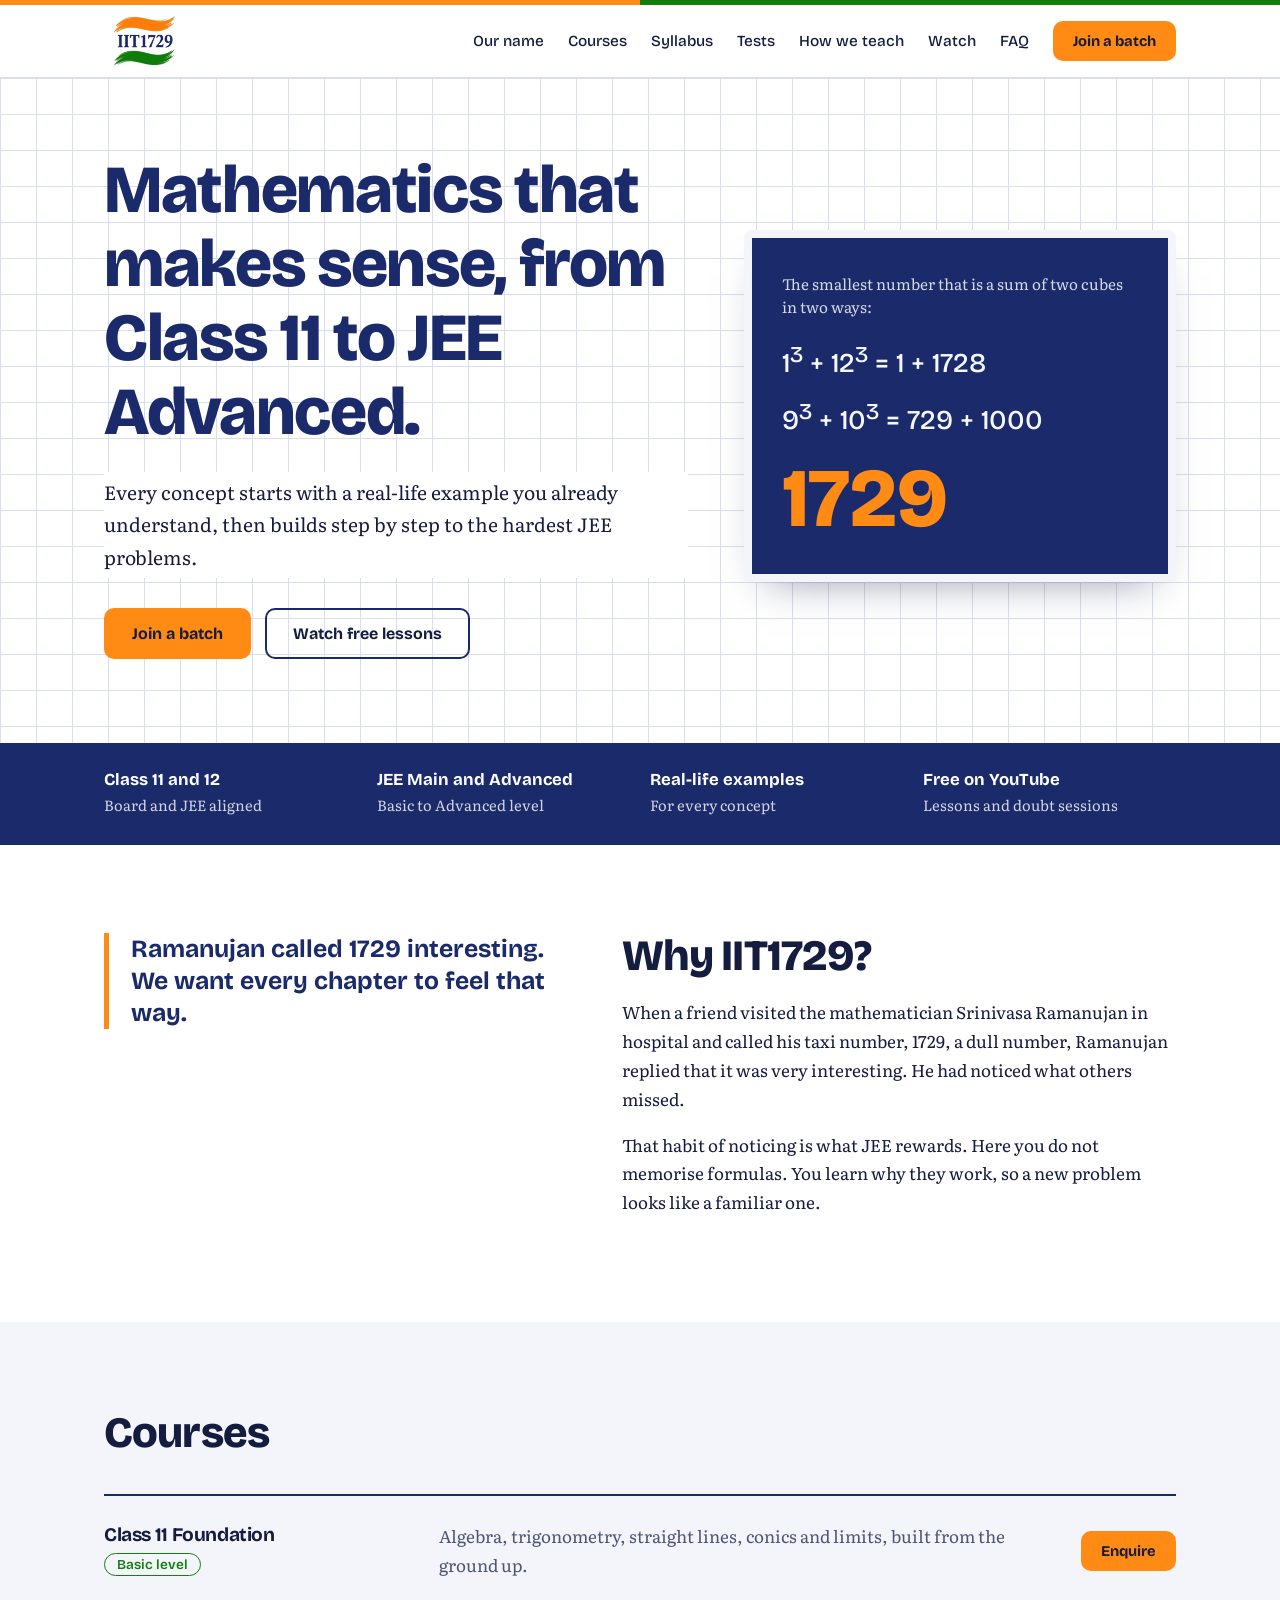
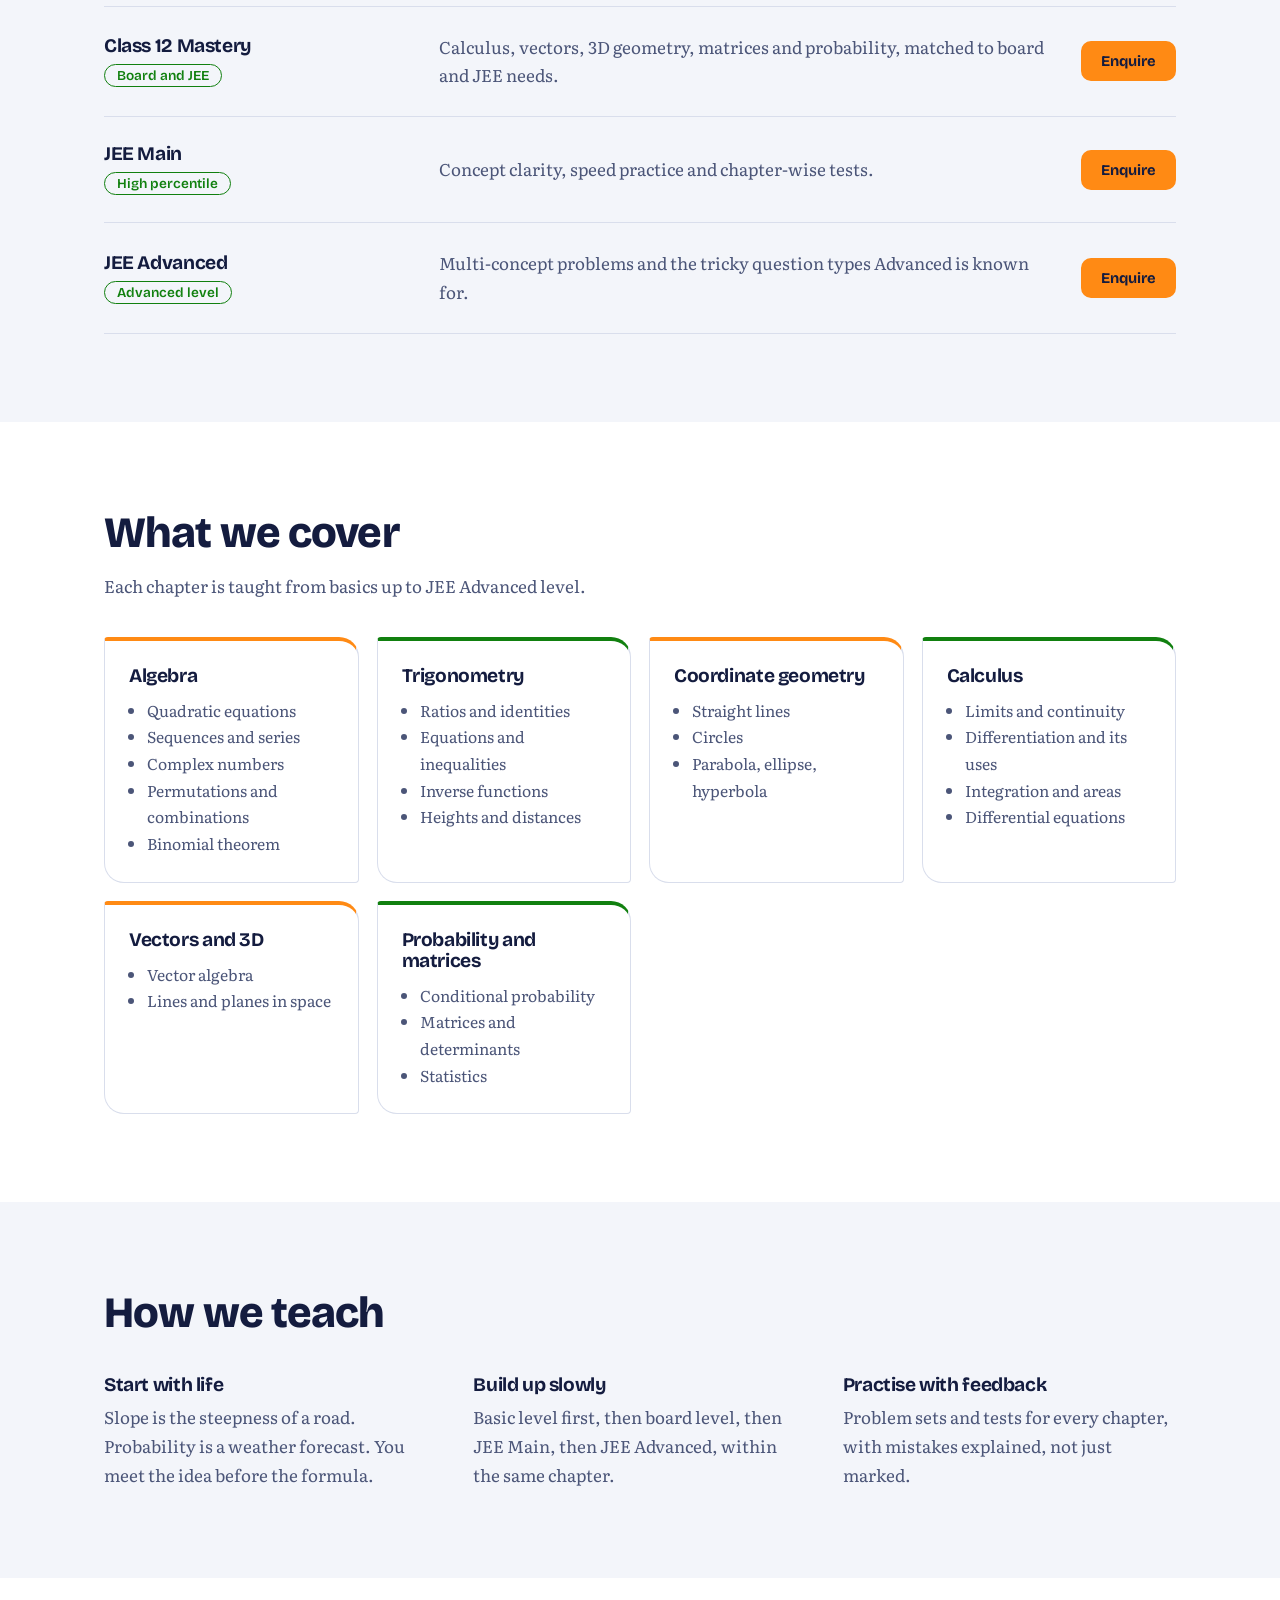
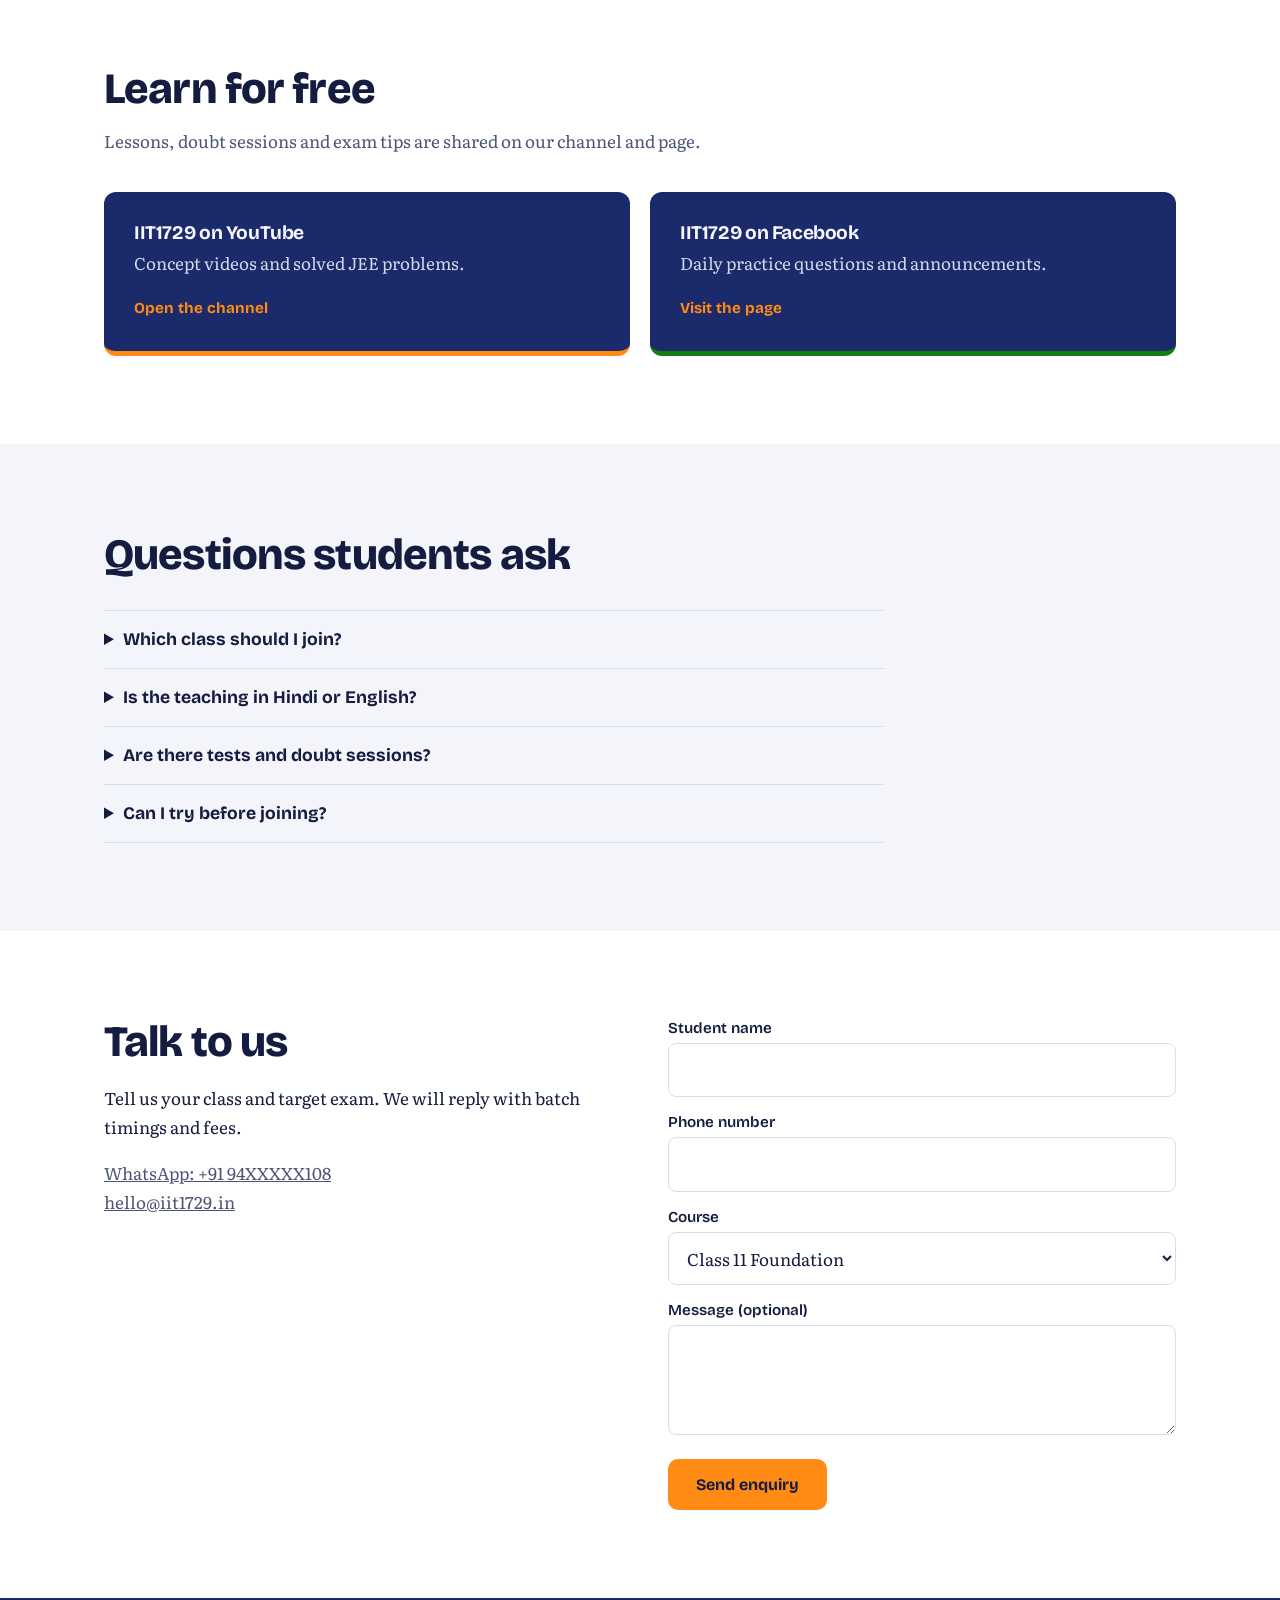
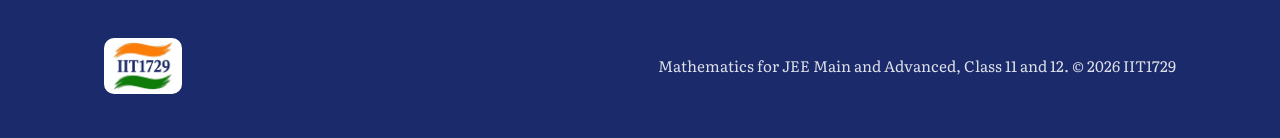
==== index.html @ 7c8fd8d6 "Update canonical and Open Graph URLs in index.html" ====
<!DOCTYPE html>
<html lang="en">
<head>
<meta charset="utf-8">
<meta name="viewport" content="width=device-width, initial-scale=1, viewport-fit=cover">
<title>IIT1729 | Mathematics for JEE Main & Advanced</title>
<meta name="description" content="Concept-first mathematics coaching for Class 11, Class 12, JEE Main and JEE Advanced.">
<link rel="canonical" href="https://iit1729.in/">
<meta name="theme-color" content="#1B2A6B">
<meta property="og:type" content="website"><meta property="og:title" content="IIT1729 | Mathematics for JEE Main & Advanced">
<meta property="og:description" content="Concept-first mathematics coaching for Class 11, Class 12, JEE Main and JEE Advanced.">
<meta property="og:url" content="https://iit1729.in/"><meta property="og:image" content="https://iit1729.in/og-image.png">
<meta name="twitter:card" content="summary_large_image">
<link rel="icon" href="favicon-32.png" sizes="32x32"><link rel="apple-touch-icon" href="icon-192.png">
<script type="application/ld+json">{"@context":"https://schema.org","@type":"EducationalOrganization","name":"IIT1729","url":"https://YOUR-DOMAIN/","logo":"https://YOUR-DOMAIN/logo.png","description":"Mathematics coaching for JEE Main, JEE Advanced and Class 11-12.","sameAs":["YOUTUBE_URL","FACEBOOK_URL"]}</script>
<link rel="preconnect" href="https://fonts.googleapis.com">
<link href="https://fonts.googleapis.com/css2?family=Bricolage+Grotesque:wght@500;700;800&family=Literata:wght@400;600&display=swap" rel="stylesheet">
<link rel="stylesheet" href="style.css">
</head>
<body>
<div class="flag"></div>
<header class="top"><div class="wrap bar">
  <a class="brand" href="#top" aria-label="IIT1729 home"><img src="logo.png" alt="IIT1729"></a>
  <button class="menu-btn" id="menuBtn" aria-expanded="false" aria-controls="nav">Menu</button>
  <nav id="nav" aria-label="Main"><a href="#story">Our name</a><a href="#courses">Courses</a><a href="#syllabus">Syllabus</a><a href="tests.html">Tests</a><a href="#method">How we teach</a><a href="#watch">Watch</a><a href="#faq">FAQ</a><a class="btn sm" href="#contact">Join a batch</a></nav>
</div></header>

<main id="top">
<section class="hero"><div class="wrap">
  <div>
    <h1>Mathematics that makes sense, from Class 11 to JEE Advanced.</h1>
    <p class="lead">Every concept starts with a real-life example you already understand, then builds step by step to the hardest JEE problems.</p>
    <div class="cta"><a class="btn" href="#contact">Join a batch</a><a class="btn ghost" href="#watch">Watch free lessons</a></div>
  </div>
  <div class="board" aria-label="1729 is the smallest number that is a sum of two cubes in two different ways">
    <small>The smallest number that is a sum of two cubes in two ways:</small>
    <div class="eq">1<sup>3</sup> + 12<sup>3</sup> = 1 + 1728</div>
    <div class="eq">9<sup>3</sup> + 10<sup>3</sup> = 729 + 1000</div>
    <div class="big">1729</div>
  </div>
</div></section>

<div class="facts"><div class="wrap">
  <div><b>Class 11 and 12</b><span>Board and JEE aligned</span></div>
  <div><b>JEE Main and Advanced</b><span>Basic to Advanced level</span></div>
  <div><b>Real-life examples</b><span>For every concept</span></div>
  <div><b>Free on YouTube</b><span>Lessons and doubt sessions</span></div>
</div></div>

<section id="story"><div class="wrap story">
  <p class="pull">Ramanujan called 1729 interesting. We want every chapter to feel that way.</p>
  <div>
    <h2>Why IIT1729?</h2>
    <p style="margin-top:18px">When a friend visited the mathematician Srinivasa Ramanujan in hospital and called his taxi number, 1729, a dull number, Ramanujan replied that it was very interesting. He had noticed what others missed.</p>
    <p>That habit of noticing is what JEE rewards. Here you do not memorise formulas. You learn why they work, so a new problem looks like a familiar one.</p>
  </div>
</div></section>

<section id="courses" class="alt"><div class="wrap">
  <h2>Courses</h2>
  <div class="courses">
    <div class="row"><div><h3>Class 11 Foundation</h3><span class="tag">Basic level</span></div><p class="muted">Algebra, trigonometry, straight lines, conics and limits, built from the ground up.</p><a class="btn sm" href="#contact">Enquire</a></div>
    <div class="row"><div><h3>Class 12 Mastery</h3><span class="tag">Board and JEE</span></div><p class="muted">Calculus, vectors, 3D geometry, matrices and probability, matched to board and JEE needs.</p><a class="btn sm" href="#contact">Enquire</a></div>
    <div class="row"><div><h3>JEE Main</h3><span class="tag">High percentile</span></div><p class="muted">Concept clarity, speed practice and chapter-wise tests.</p><a class="btn sm" href="#contact">Enquire</a></div>
    <div class="row"><div><h3>JEE Advanced</h3><span class="tag">Advanced level</span></div><p class="muted">Multi-concept problems and the tricky question types Advanced is known for.</p><a class="btn sm" href="#contact">Enquire</a></div>
  </div>
</div></section>

<section id="syllabus"><div class="wrap">
  <h2>What we cover</h2>
  <p class="muted sub">Each chapter is taught from basics up to JEE Advanced level.</p>
  <div class="topics">
    <div class="topic"><h3>Algebra</h3><ul><li>Quadratic equations</li><li>Sequences and series</li><li>Complex numbers</li><li>Permutations and combinations</li><li>Binomial theorem</li></ul></div>
    <div class="topic"><h3>Trigonometry</h3><ul><li>Ratios and identities</li><li>Equations and inequalities</li><li>Inverse functions</li><li>Heights and distances</li></ul></div>
    <div class="topic"><h3>Coordinate geometry</h3><ul><li>Straight lines</li><li>Circles</li><li>Parabola, ellipse, hyperbola</li></ul></div>
    <div class="topic"><h3>Calculus</h3><ul><li>Limits and continuity</li><li>Differentiation and its uses</li><li>Integration and areas</li><li>Differential equations</li></ul></div>
    <div class="topic"><h3>Vectors and 3D</h3><ul><li>Vector algebra</li><li>Lines and planes in space</li></ul></div>
    <div class="topic"><h3>Probability and matrices</h3><ul><li>Conditional probability</li><li>Matrices and determinants</li><li>Statistics</li></ul></div>
  </div>
</div></section>

<section id="method" class="alt"><div class="wrap">
  <h2>How we teach</h2>
  <div class="method">
    <div><h3>Start with life</h3><p>Slope is the steepness of a road. Probability is a weather forecast. You meet the idea before the formula.</p></div>
    <div><h3>Build up slowly</h3><p>Basic level first, then board level, then JEE Main, then JEE Advanced, within the same chapter.</p></div>
    <div><h3>Practise with feedback</h3><p>Problem sets and tests for every chapter, with mistakes explained, not just marked.</p></div>
  </div>
</div></section>

<section id="watch"><div class="wrap">
  <h2>Learn for free</h2>
  <p class="muted sub">Lessons, doubt sessions and exam tips are shared on our channel and page.</p>
  <div class="social">
    <a href="https://www.youtube.com/@iit1729" target="_blank" rel="noopener"><h3>IIT1729 on YouTube</h3><p>Concept videos and solved JEE problems.</p><span>Open the channel</span></a>
    <a href="https://www.facebook.com/iit1729" target="_blank" rel="noopener"><h3>IIT1729 on Facebook</h3><p>Daily practice questions and announcements.</p><span>Visit the page</span></a>
  </div>
</div></section>

<section id="faq" class="alt"><div class="wrap">
  <h2>Questions students ask</h2>
  <div class="faq">
    <details><summary>Which class should I join?</summary><p>Class 11 students start with Foundation. Class 12 students and droppers join Mastery or the JEE batches. If you are unsure, send an enquiry and we will guide you.</p></details>
    <details><summary>Is the teaching in Hindi or English?</summary><p>Tell us your preference in the enquiry form and we will share the batch that suits you.</p></details>
    <details><summary>Are there tests and doubt sessions?</summary><p>Yes. Every chapter has a problem set and a test, and doubts are cleared in regular sessions.</p></details>
    <details><summary>Can I try before joining?</summary><p>Our free lessons on YouTube show exactly how we teach.</p></details>
  </div>
</div></section>

<section id="contact"><div class="wrap contact">
  <div>
    <h2>Talk to us</h2>
    <p style="margin-top:18px">Tell us your class and target exam. We will reply with batch timings and fees.</p>
    <p class="muted"><a href="https://wa.me/91-9XXXXX108">WhatsApp: +91 94XXXXX108</a><br><a href="mailto:hello@iit1729.in">hello@iit1729.in</a></p>
  </div>
  <div>
    <form name="enquiry" method="POST" action="/thanks.html" data-netlify="true" netlify-honeypot="bot-field">
      <input type="hidden" name="form-name" value="enquiry">
      <p hidden><label>Leave empty <input name="bot-field"></label></p>
      <label for="n">Student name</label><input id="n" name="name" autocomplete="name" required>
      <label for="p">Phone number</label><input id="p" name="phone" type="tel" autocomplete="tel" required>
      <label for="c">Course</label>
      <select id="c" name="course"><option>Class 11 Foundation</option><option>Class 12 Mastery</option><option>JEE Main</option><option>JEE Advanced</option></select>
      <label for="m">Message (optional)</label><textarea id="m" name="message"></textarea>
      <button class="btn" type="submit">Send enquiry</button>
    </form>
  </div>
</div></section>
</main>

<footer><div class="wrap"><img src="logo.png" alt="IIT1729"><p>Mathematics for JEE Main and Advanced, Class 11 and 12. &copy; <span id="year">2026</span> IIT1729</p></div></footer>
<script src="script.js"></script>
</body>
</html>
---- style.css ----
:root{
  --bg:#FFFFFF;--alt:#F3F5FA;--ink:#141C3F;--muted:#4B5578;--line:#D9DEEC;
  --navy:#1B2A6B;--saffron:#FF8A14;--green:#11800F;--panel:#1B2A6B;--chalk:#F5F7FF;
  --head:"Bricolage Grotesque","Trebuchet MS",system-ui,sans-serif;--body:"Literata",Georgia,serif;
  box-sizing:border-box;padding-top:env(safe-area-inset-top,0px);padding-bottom:env(safe-area-inset-bottom,0px)}
@media (prefers-color-scheme:dark){:root:not([data-theme="light"]){
  --bg:#0A1024;--alt:#111A38;--ink:#E9EDFB;--muted:#A3AED0;--line:#243158;--panel:#16224D;--green:#3BBF38;color-scheme:dark}}
:root[data-theme="dark"]{--bg:#0A1024;--alt:#111A38;--ink:#E9EDFB;--muted:#A3AED0;--line:#243158;--panel:#16224D;--green:#3BBF38;color-scheme:dark}
*,*::before,*::after{box-sizing:inherit}
html{scroll-behavior:smooth;scroll-padding-top:calc(env(safe-area-inset-top,0px) + 84px)}
body{margin:0;background:var(--bg);color:var(--ink);font:400 1.0625rem/1.7 var(--body)}
body::before{content:"";position:fixed;inset:0 0 auto;height:env(safe-area-inset-top,0px);background:var(--bg);z-index:30}
h1,h2,h3{font-family:var(--head);line-height:1.1;margin:0;letter-spacing:-.02em}
h2{font-size:clamp(1.9rem,4vw,2.7rem);font-weight:800}
h3{font-size:1.2rem;font-weight:700}
p{margin:0 0 1em;max-width:62ch}
a{color:inherit}
:focus-visible{outline:3px solid var(--saffron);outline-offset:3px}
.wrap{max-width:1120px;margin:0 auto;padding:0 24px}
section{padding:88px 0}
.alt{background:var(--alt)}
.muted{color:var(--muted)}
.sub{margin-top:14px}
.flag{height:5px;background:linear-gradient(90deg,var(--saffron) 0 50%,var(--green) 50% 100%)}

header.top{position:sticky;top:env(safe-area-inset-top,0px);z-index:20;background:var(--bg);border-bottom:1px solid var(--line)}
.bar{display:flex;align-items:center;justify-content:space-between;gap:20px;height:72px}
.brand{display:flex;align-items:center;text-decoration:none;background:#fff;border-radius:10px;padding:2px 8px}
.brand img{height:52px;width:auto;display:block}
nav{display:flex;align-items:center;gap:24px;font:500 .96rem var(--head)}
nav a{text-decoration:none;white-space:nowrap}
nav a:not(.btn):hover{color:var(--saffron)}
.menu-btn{display:none;background:transparent;color:var(--ink);font:600 .95rem var(--head);border:1.5px solid var(--line);border-radius:8px;padding:8px 16px;cursor:pointer}
.btn{display:inline-block;background:var(--saffron);color:#141C3F;font:700 1rem var(--head);padding:14px 26px;border-radius:10px;text-decoration:none;border:2px solid var(--saffron);cursor:pointer}
.btn:hover{filter:brightness(1.07)}
.btn.sm{padding:9px 18px;font-size:.92rem}
.btn.ghost{background:transparent;color:var(--ink);border-color:var(--navy)}
:root[data-theme="dark"] .btn.ghost{border-color:var(--line)}
@media (prefers-color-scheme:dark){:root:not([data-theme="light"]) .btn.ghost{border-color:var(--line)}}

.hero{padding:76px 0 84px;background:linear-gradient(var(--line) 1px,transparent 1px) 0 0/36px 36px,linear-gradient(90deg,var(--line) 1px,transparent 1px) 0 0/36px 36px;position:relative}
.hero .wrap{display:grid;grid-template-columns:1.15fr .85fr;gap:56px;align-items:center}
.hero h1{font-size:clamp(2.5rem,5.6vw,4.2rem);font-weight:800;color:var(--navy)}
:root[data-theme="dark"] .hero h1{color:var(--ink)}
@media (prefers-color-scheme:dark){:root:not([data-theme="light"]) .hero h1{color:var(--ink)}}
.hero .lead{font-size:1.2rem;margin:22px 0 30px;background:var(--bg);padding:4px 0;max-width:54ch}
.cta{display:flex;flex-wrap:wrap;gap:14px}
.board{background:var(--panel);color:var(--chalk);border-radius:8px;padding:34px 30px;border:8px solid var(--alt);font-family:var(--head);box-shadow:0 20px 40px -24px rgba(20,28,63,.5)}
.board small{display:block;font:400 .95rem var(--body);opacity:.85;margin-bottom:18px}
.eq{font-size:clamp(1.25rem,2.8vw,1.7rem);font-weight:500;margin:6px 0;opacity:0;animation:chalk .7s ease forwards}
.eq:nth-of-type(2){animation-delay:.8s}
.big{font-size:clamp(3.4rem,9vw,5.2rem);font-weight:800;color:var(--saffron);line-height:1;margin-top:14px;opacity:0;animation:chalk .7s 1.5s ease forwards}
@keyframes chalk{to{opacity:1}}
@media (prefers-reduced-motion:reduce){.eq,.big{animation:none;opacity:1}html{scroll-behavior:auto}}

.facts{background:var(--navy);color:#fff}
.facts .wrap{display:grid;grid-template-columns:repeat(4,1fr);gap:20px;padding-top:26px;padding-bottom:26px}
.facts b{display:block;font:700 1.05rem var(--head)}
.facts span{font-size:.92rem;opacity:.8}

.story{display:grid;grid-template-columns:1fr 1.2fr;gap:56px;align-items:start}
.pull{font:700 1.55rem/1.3 var(--head);border-left:5px solid var(--saffron);padding-left:22px;color:var(--navy)}
:root[data-theme="dark"] .pull{color:var(--ink)}
@media (prefers-color-scheme:dark){:root:not([data-theme="light"]) .pull{color:var(--ink)}}

.courses{border-top:2px solid var(--navy);margin-top:36px}
.row{display:grid;grid-template-columns:1fr 2fr auto;gap:28px;align-items:center;padding:26px 0;border-bottom:1px solid var(--line)}
.row p{margin:0}
.tag{display:inline-block;margin-top:8px;font:600 .85rem var(--head);color:var(--green);border:1px solid var(--green);border-radius:99px;padding:2px 12px}

.topics{display:grid;grid-template-columns:repeat(auto-fit,minmax(250px,1fr));gap:18px;margin-top:36px}
.topic{background:var(--bg);border:1px solid var(--line);border-top:4px solid var(--saffron);padding:24px;border-radius:4px 20px 4px 20px}
.topic:nth-child(even){border-top-color:var(--green)}
.topic ul{margin:12px 0 0;padding-left:18px;color:var(--muted);font-size:.98rem;line-height:1.7}

.method{display:grid;grid-template-columns:repeat(auto-fit,minmax(230px,1fr));gap:36px;margin-top:36px}
.method h3{margin-bottom:8px}
.method p{color:var(--muted);margin:0}

.social{display:grid;grid-template-columns:1fr 1fr;gap:20px;margin-top:36px}
.social a{display:block;text-decoration:none;background:var(--panel);color:var(--chalk);padding:30px;border-radius:12px;border-bottom:5px solid var(--saffron)}
.social a:last-child{border-bottom-color:var(--green)}
.social p{margin:6px 0 14px;opacity:.85}
.social span{color:var(--saffron);font:700 .95rem var(--head)}

.faq{margin-top:30px;border-top:1px solid var(--line);max-width:780px}
details{border-bottom:1px solid var(--line);padding:18px 0}
summary{font:700 1.1rem var(--head);cursor:pointer}
details p{margin:10px 0 0;color:var(--muted)}

.contact{display:grid;grid-template-columns:1fr 1fr;gap:56px}
label{display:block;font:600 .95rem var(--head);margin:0 0 6px}
input,select,textarea{width:100%;font:inherit;padding:12px 14px;border:1.5px solid var(--line);border-radius:8px;background:var(--bg);color:var(--ink);margin-bottom:16px}
textarea{min-height:110px;resize:vertical}
.ok{display:none;padding:14px;border:2px solid var(--green);border-radius:8px;font:600 1rem var(--head)}
footer{background:var(--navy);color:#fff;padding:40px 0 44px}
footer .wrap{display:flex;flex-wrap:wrap;align-items:center;justify-content:space-between;gap:18px}
footer img{height:56px;background:#fff;border-radius:10px;padding:3px 8px;display:block}
footer p{margin:0;opacity:.85;font-size:.95rem}

@media (max-width:860px){
  section{padding:60px 0}
  .hero .wrap,.story,.contact,.social{grid-template-columns:1fr}
  .row{grid-template-columns:1fr;gap:10px}
  .row .btn{justify-self:start}
  .facts .wrap{grid-template-columns:1fr 1fr}
  .menu-btn{display:block}
  nav{display:none;position:absolute;top:100%;left:0;right:0;flex-direction:column;align-items:flex-start;gap:16px;background:var(--bg);padding:18px 24px 22px;border-bottom:1px solid var(--line)}
  nav.open{display:flex}
}
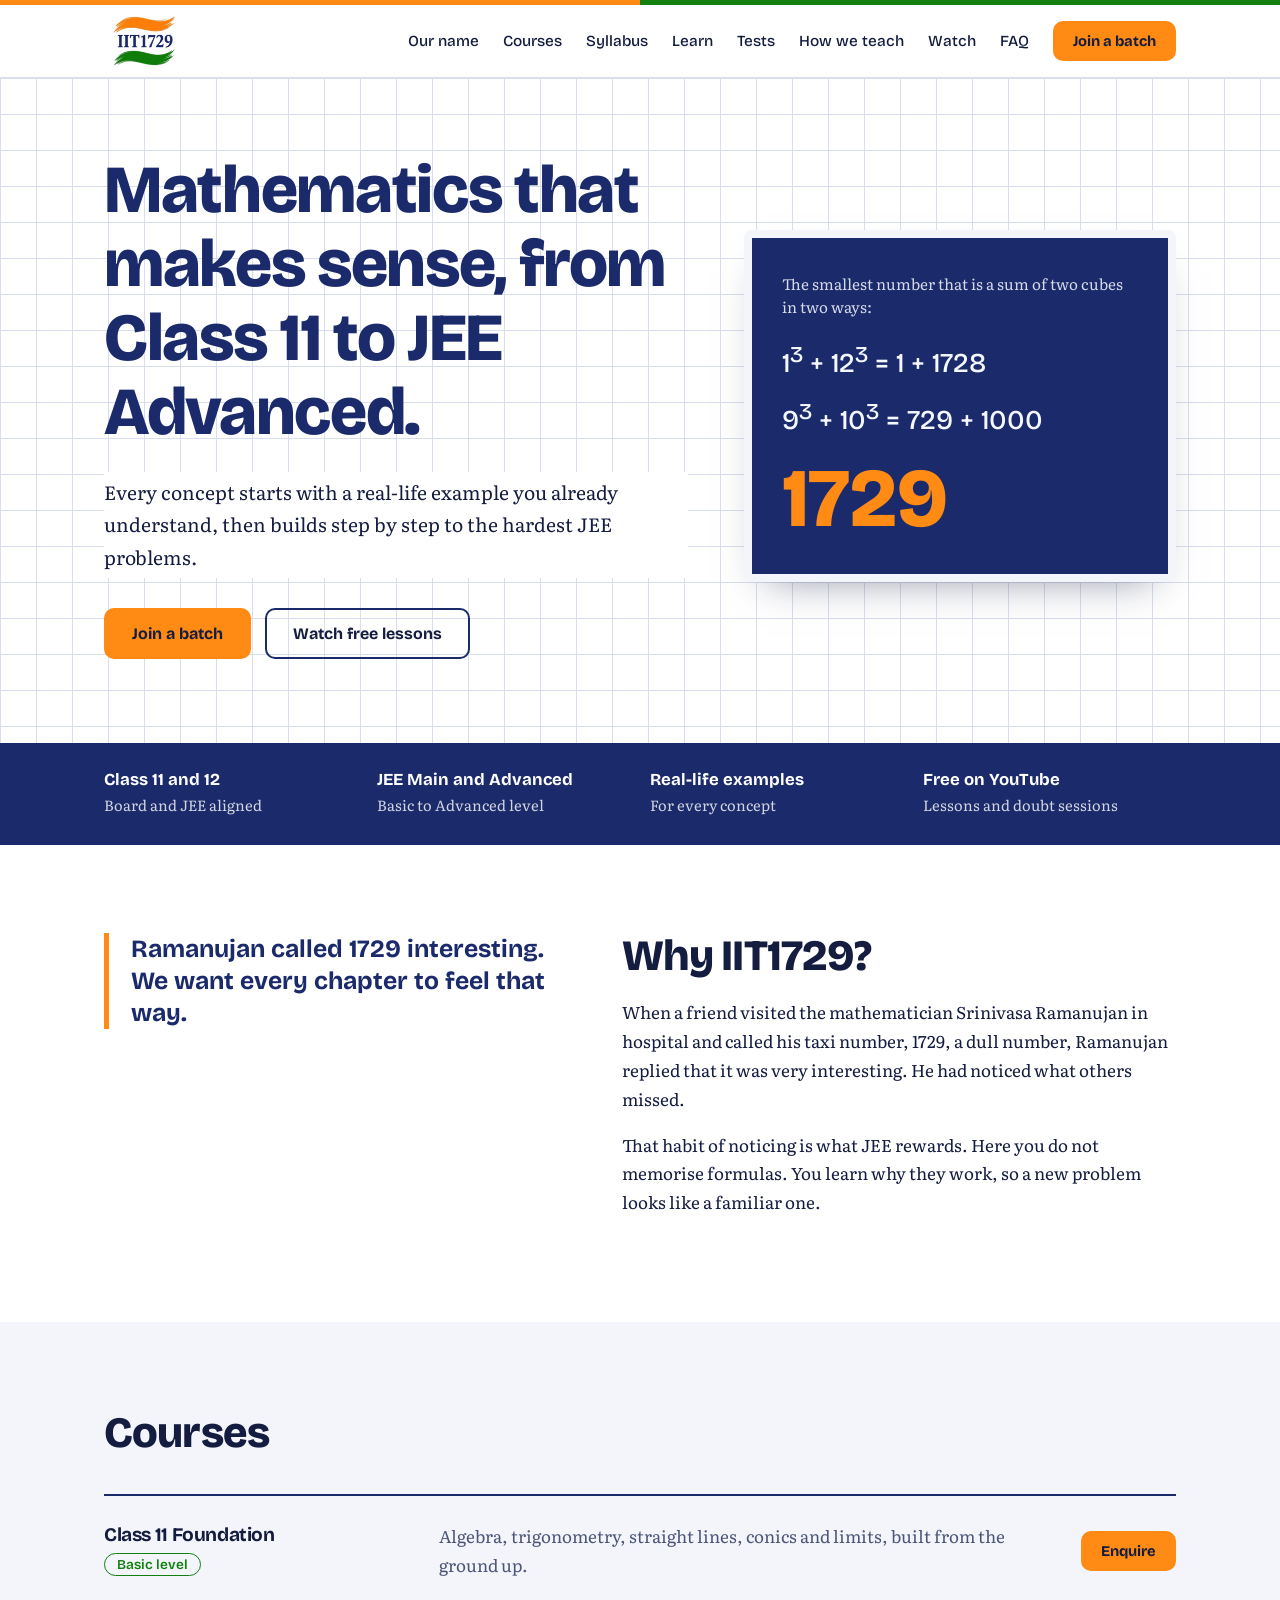
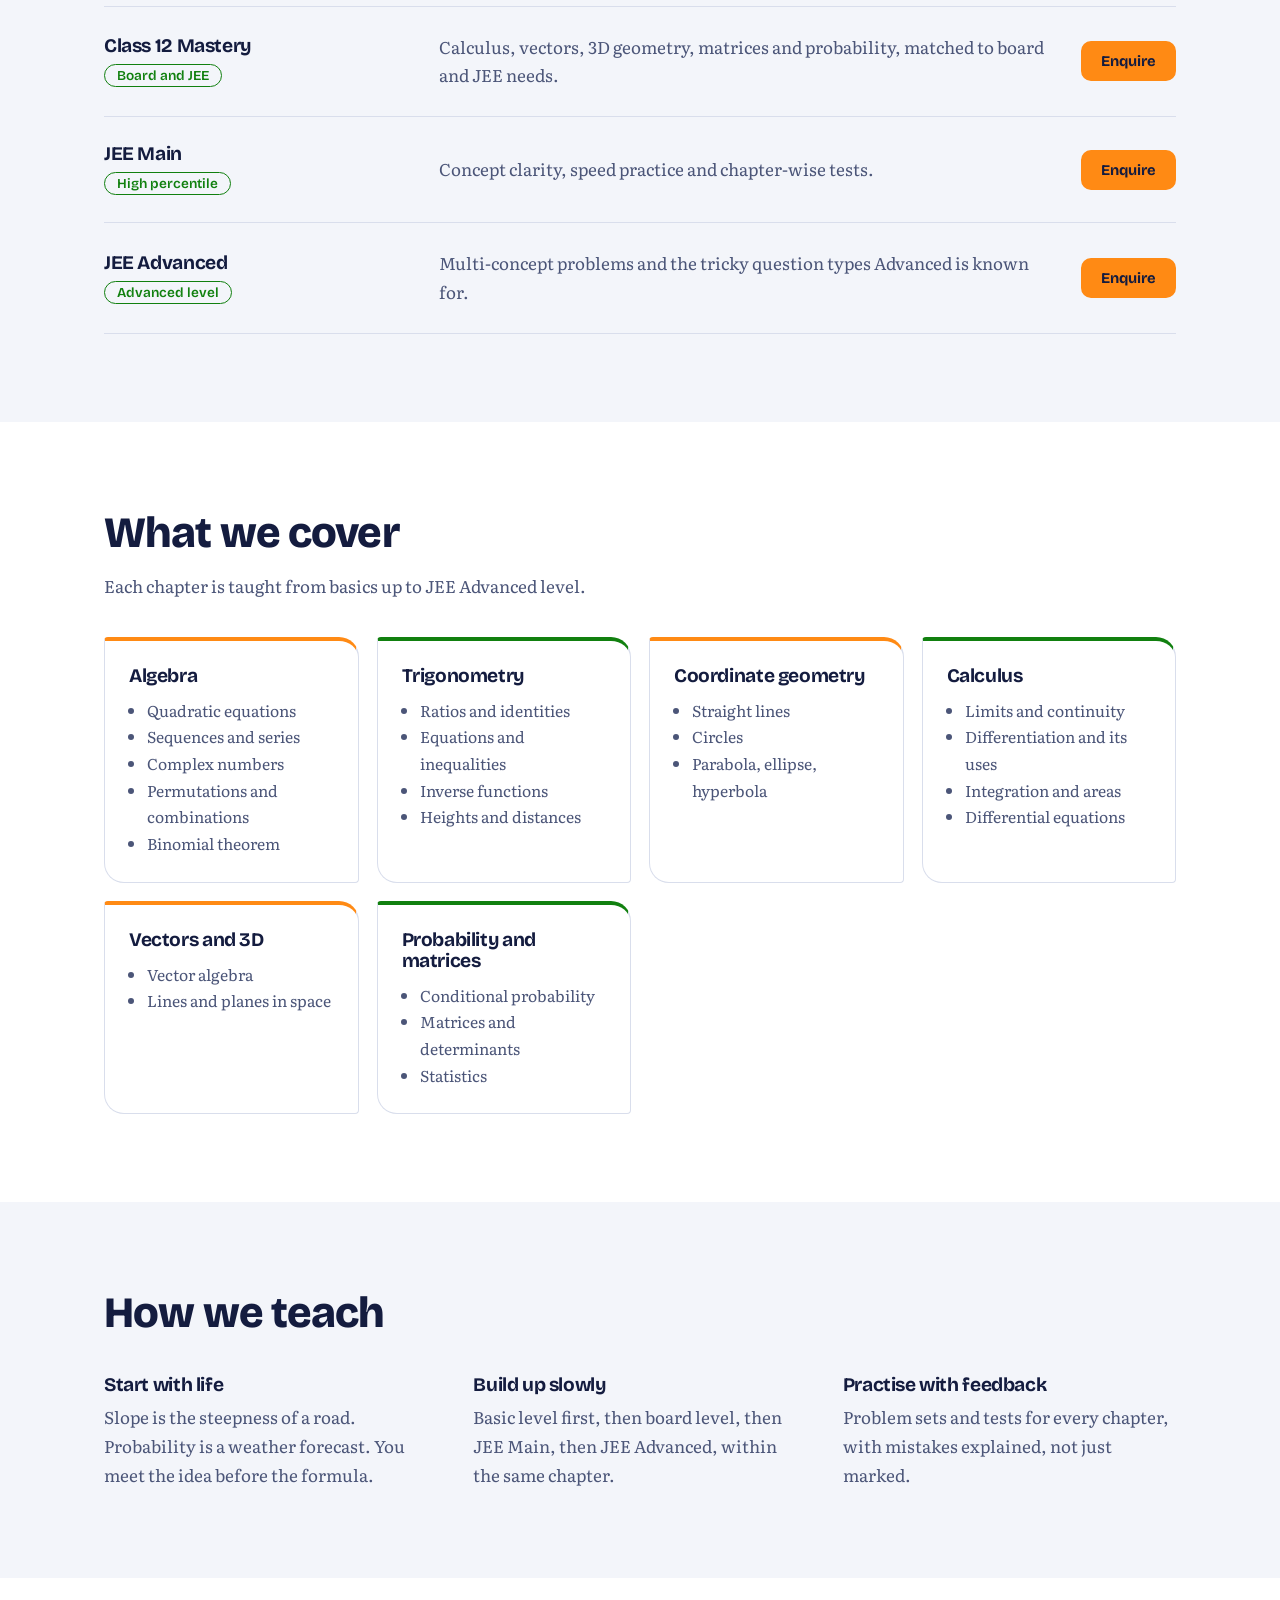
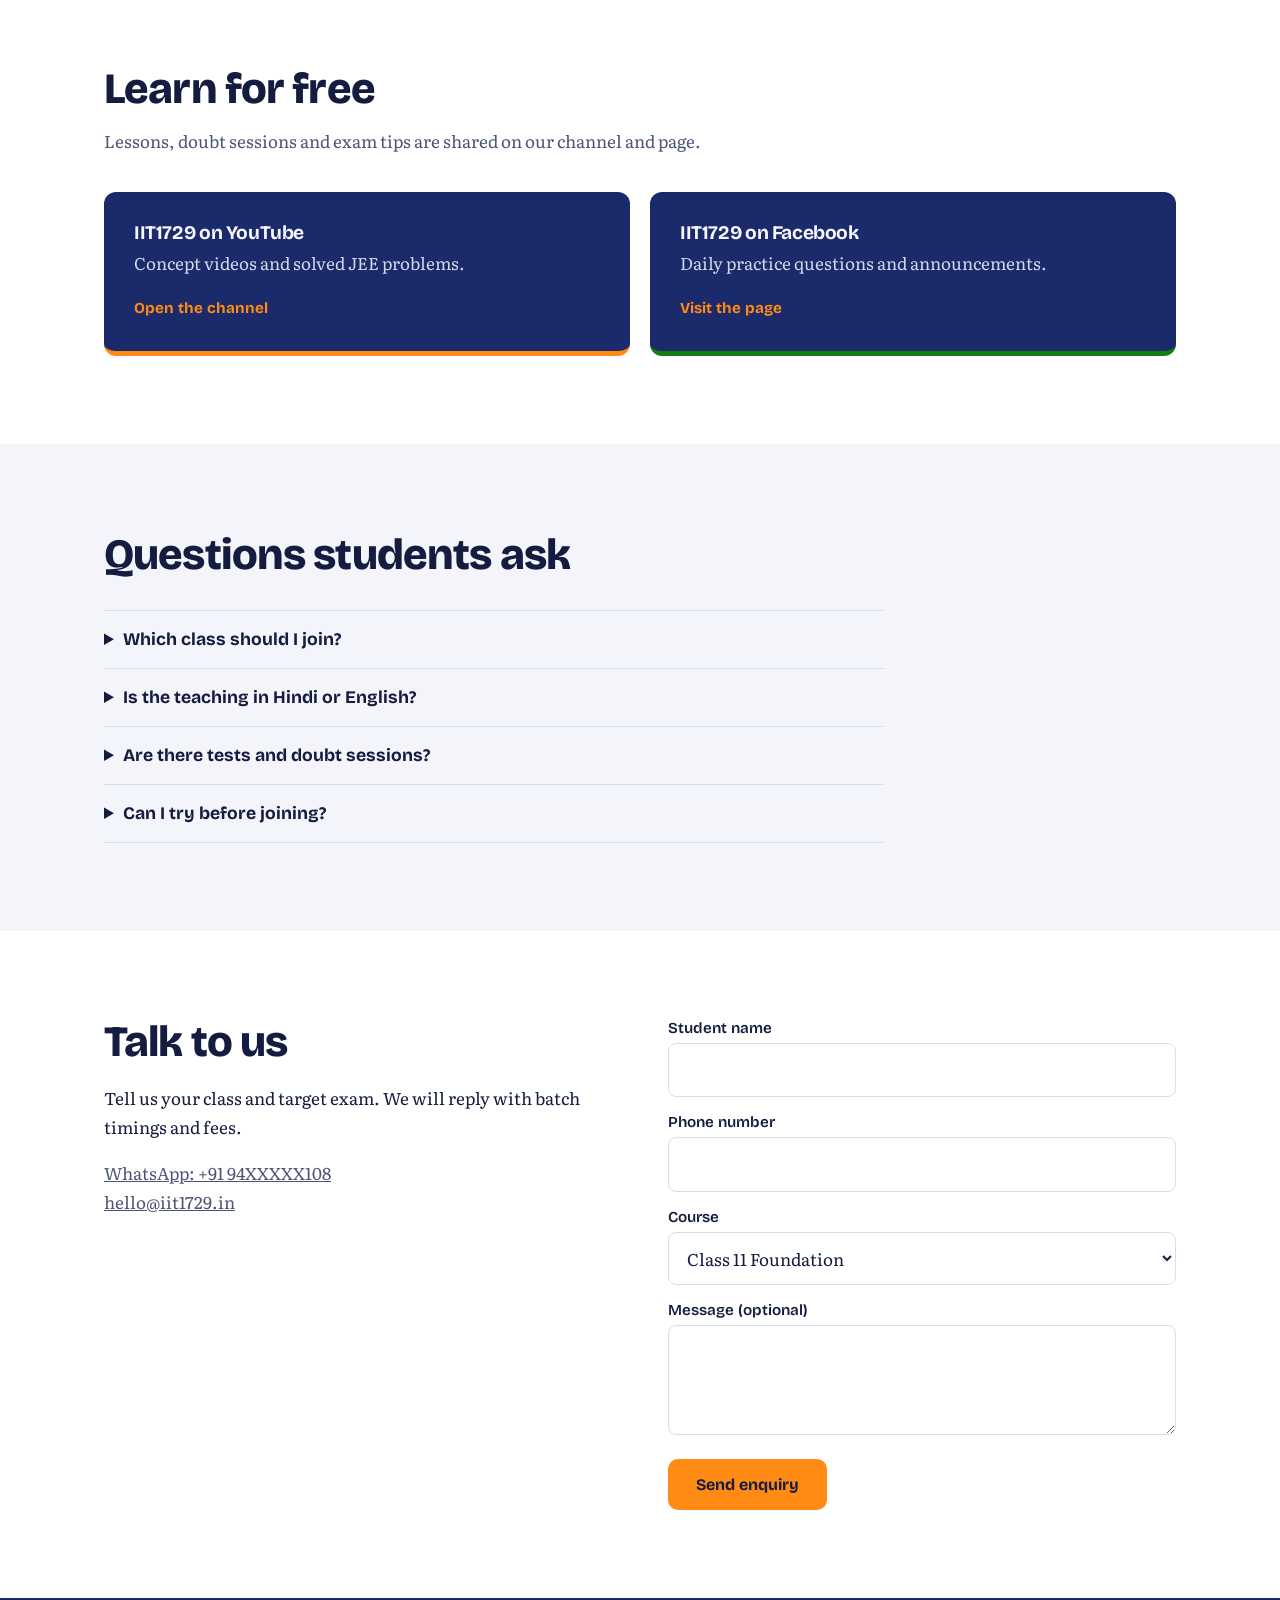
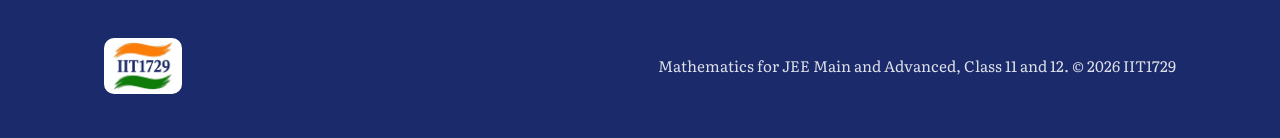
==== commit 1ef382f4: "Update navigation links in index.html" ====
--- a/index.html
+++ b/index.html
@@ -22,7 +22,7 @@
 <header class="top"><div class="wrap bar">
   <a class="brand" href="#top" aria-label="IIT1729 home"><img src="logo.png" alt="IIT1729"></a>
   <button class="menu-btn" id="menuBtn" aria-expanded="false" aria-controls="nav">Menu</button>
-  <nav id="nav" aria-label="Main"><a href="#story">Our name</a><a href="#courses">Courses</a><a href="#syllabus">Syllabus</a><a href="tests.html">Tests</a><a href="#method">How we teach</a><a href="#watch">Watch</a><a href="#faq">FAQ</a><a class="btn sm" href="#contact">Join a batch</a></nav>
+  <nav id="nav" aria-label="Main"><a href="#story">Our name</a><a href="#courses">Courses</a><a href="#syllabus">Syllabus</a><a href="learn.html">Learn</a><a href="tests.html">Tests</a><a href="#method">How we teach</a><a href="#watch">Watch</a><a href="#faq">FAQ</a><a class="btn sm" href="#contact">Join a batch</a></nav>
 </div></header>
 
 <main id="top">
@@ -114,11 +114,11 @@
     <p class="muted"><a href="https://wa.me/91-9XXXXX108">WhatsApp: +91 94XXXXX108</a><br><a href="mailto:hello@iit1729.in">hello@iit1729.in</a></p>
   </div>
   <div>
-    <form name="enquiry" method="POST" action="/thanks.html" data-netlify="true" netlify-honeypot="bot-field">
-      <input type="hidden" name="form-name" value="enquiry">
-      <p hidden><label>Leave empty <input name="bot-field"></label></p>
+     <form name="enquiry" method="POST" action=" https://script.google.com/macros/s/AKfycbyCpH-KitrDa6eTCSdERliB6nuw0RMLHdMDxTlfdlCoGx4qX-52k3vZqofdv4uhQfs/exec">
+     <input type="text" name="_gotcha" style="display:none" tabindex="-1" autocomplete="off">
+      
       <label for="n">Student name</label><input id="n" name="name" autocomplete="name" required>
-      <label for="p">Phone number</label><input id="p" name="phone" type="tel" autocomplete="tel" required>
+      <label for="p">Phone number</label><input id="p" name="phone" type="tel" autocomplete="tel" pattern="[0-9]{10}" maxlength="10" title="Please enter a 10-digit phone number" required>
       <label for="c">Course</label>
       <select id="c" name="course"><option>Class 11 Foundation</option><option>Class 12 Mastery</option><option>JEE Main</option><option>JEE Advanced</option></select>
       <label for="m">Message (optional)</label><textarea id="m" name="message"></textarea>
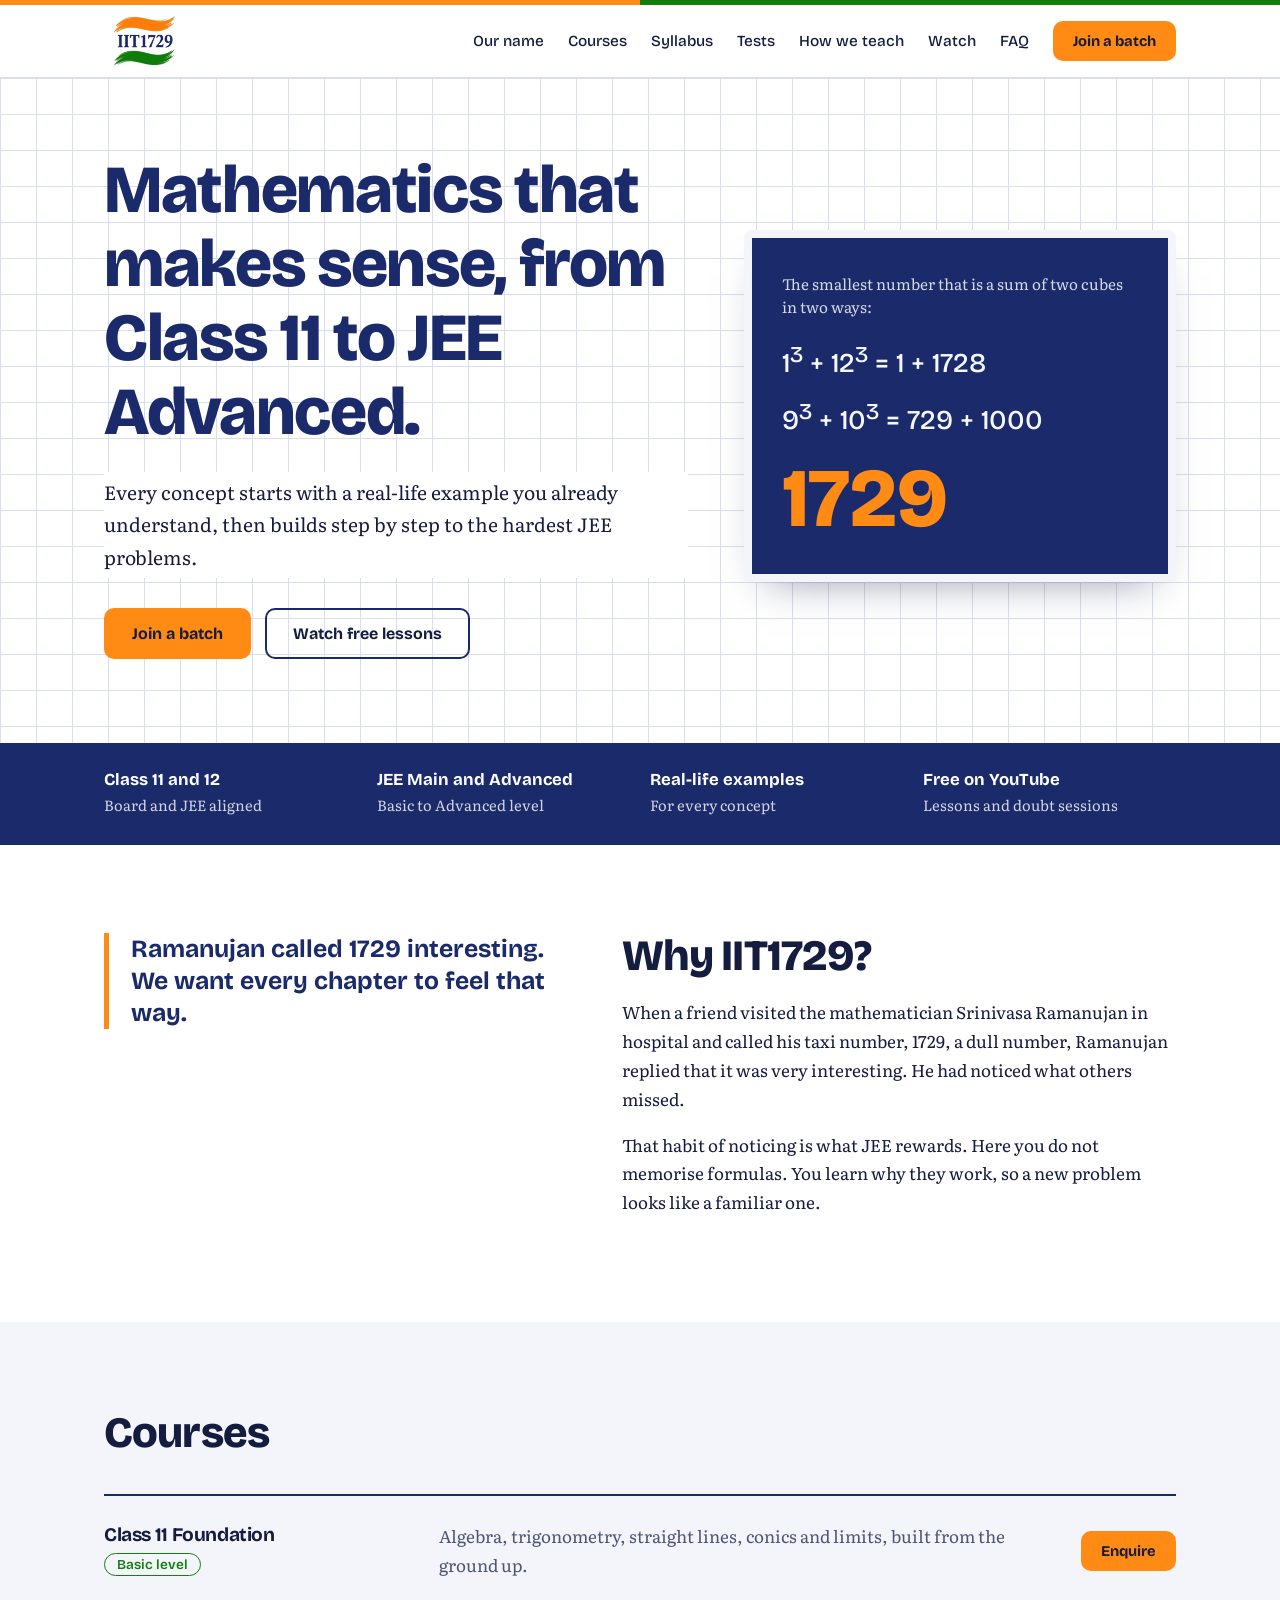
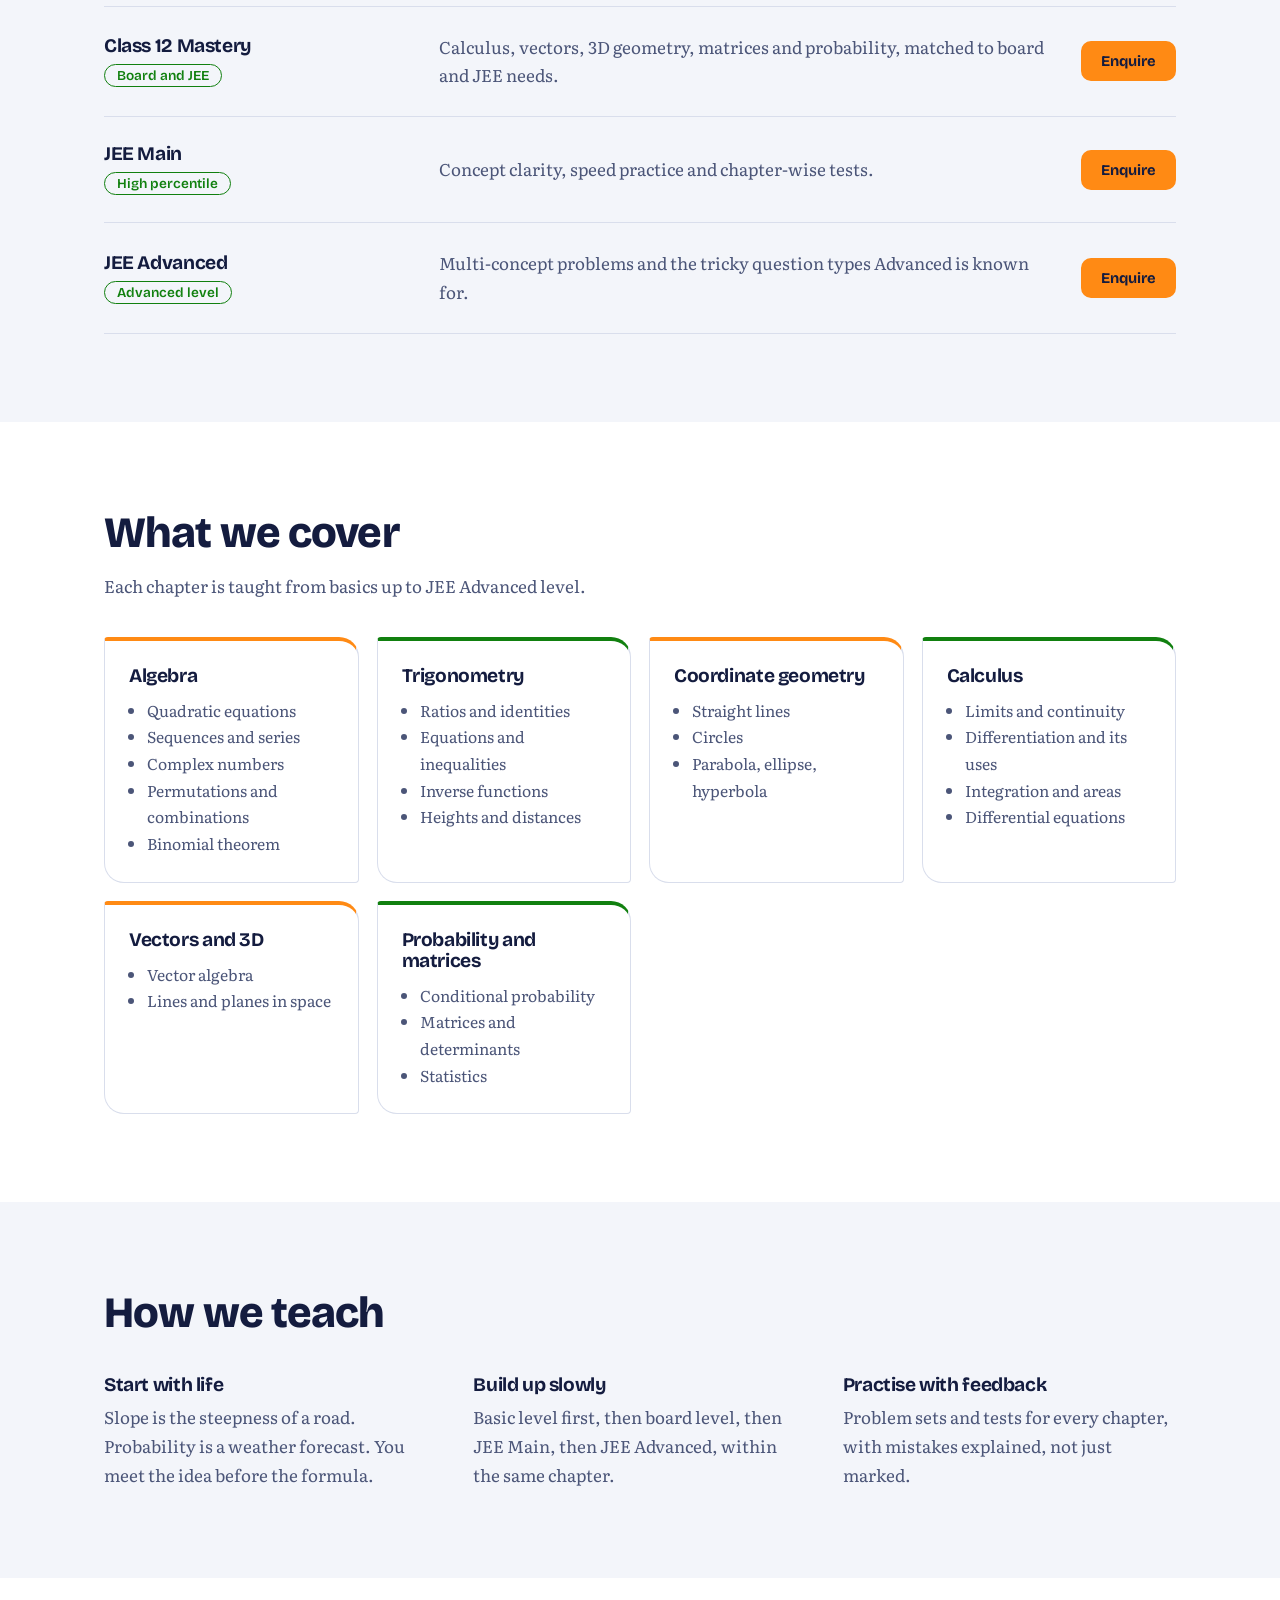
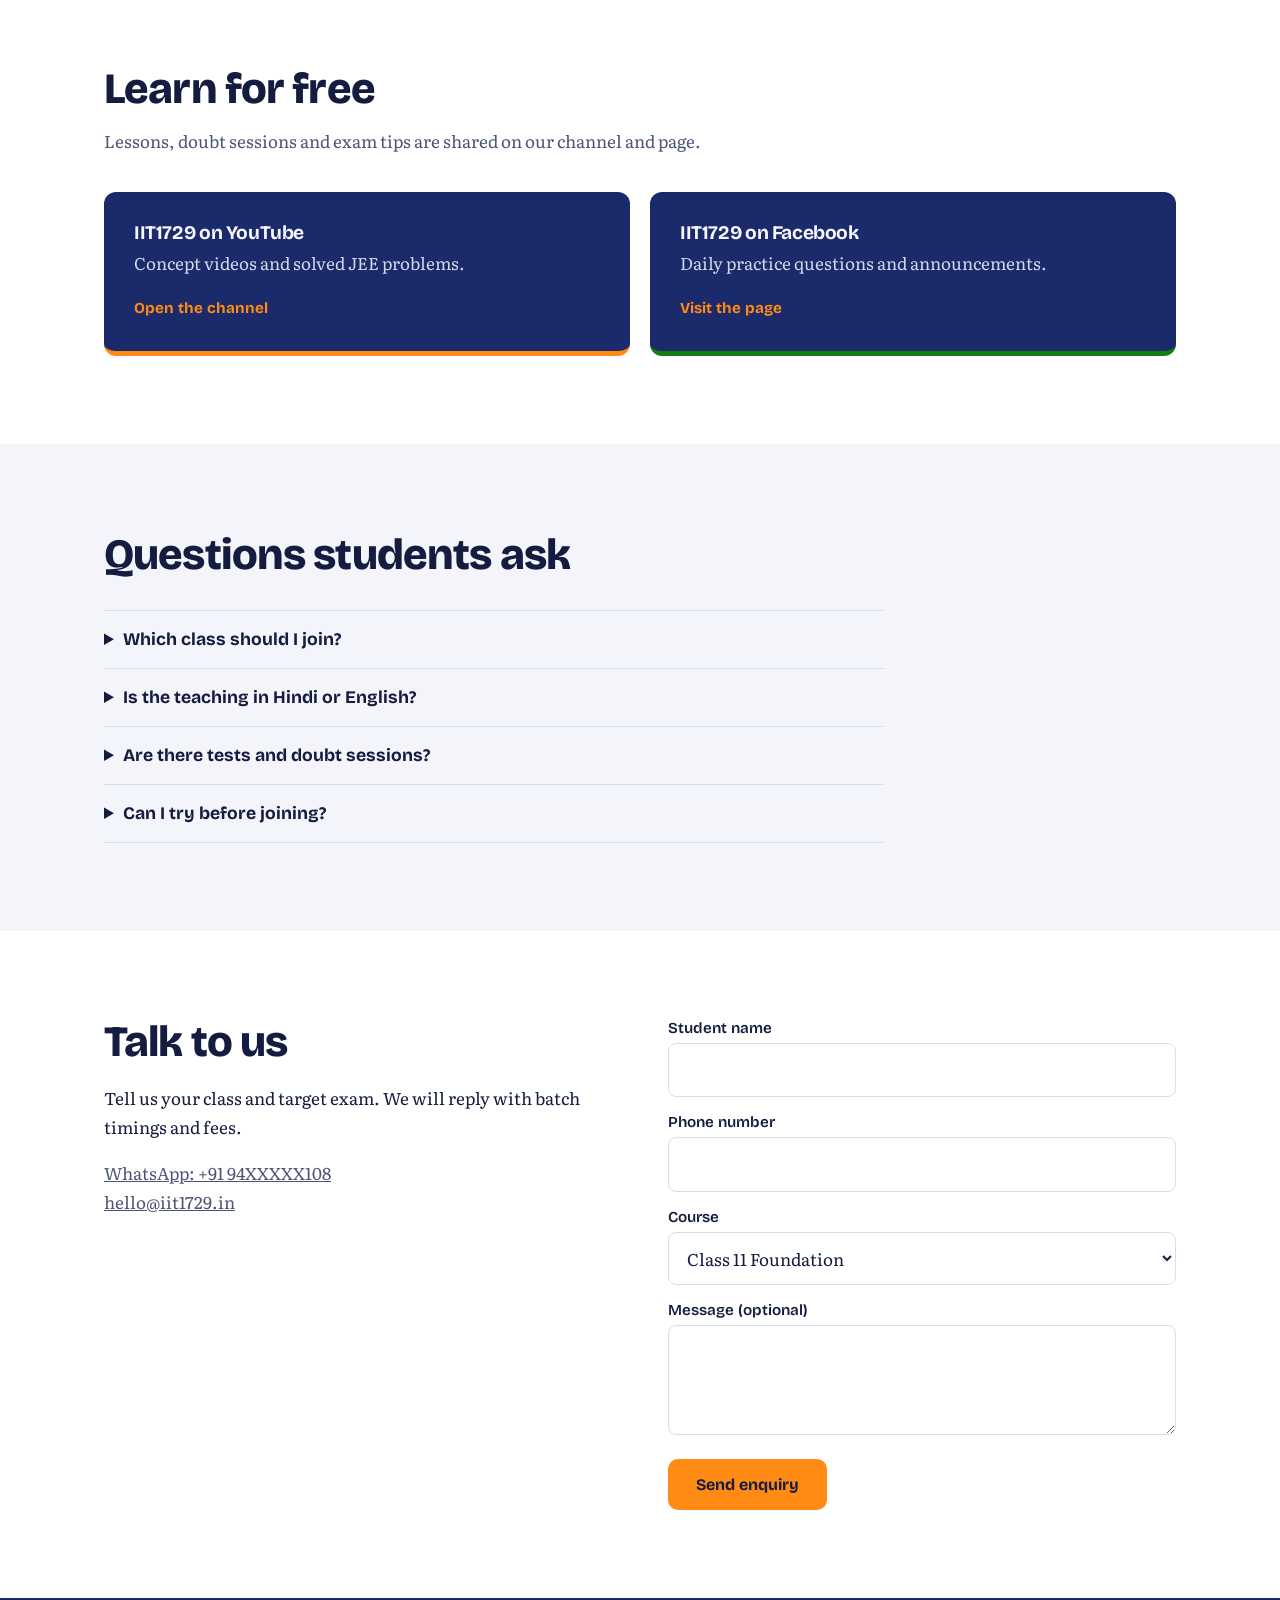
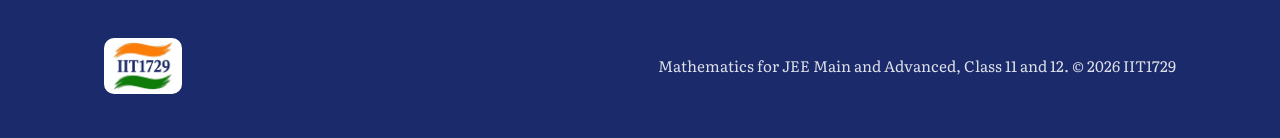
==== commit 07d8fb34: "Remove duplicate links in navigation" ====
--- a/index.html
+++ b/index.html
@@ -22,7 +22,7 @@
 <header class="top"><div class="wrap bar">
   <a class="brand" href="#top" aria-label="IIT1729 home"><img src="logo.png" alt="IIT1729"></a>
   <button class="menu-btn" id="menuBtn" aria-expanded="false" aria-controls="nav">Menu</button>
-  <nav id="nav" aria-label="Main"><a href="#story">Our name</a><a href="#courses">Courses</a><a href="#syllabus">Syllabus</a><a href="learn.html">Learn</a><a href="tests.html">Tests</a><a href="#method">How we teach</a><a href="#watch">Watch</a><a href="#faq">FAQ</a><a class="btn sm" href="#contact">Join a batch</a></nav>
+  <nav id="nav" aria-label="Main"><a href="#story">Our name</a><a href="#courses">Courses</a><a href="#syllabus">Syllabus</a><a href="tests.html">Tests</a><a href="#method">How we teach</a><a href="#watch">Watch</a><a href="#faq">FAQ</a><a class="btn sm" href="#contact">Join a batch</a></nav>
 </div></header>
 
 <main id="top">
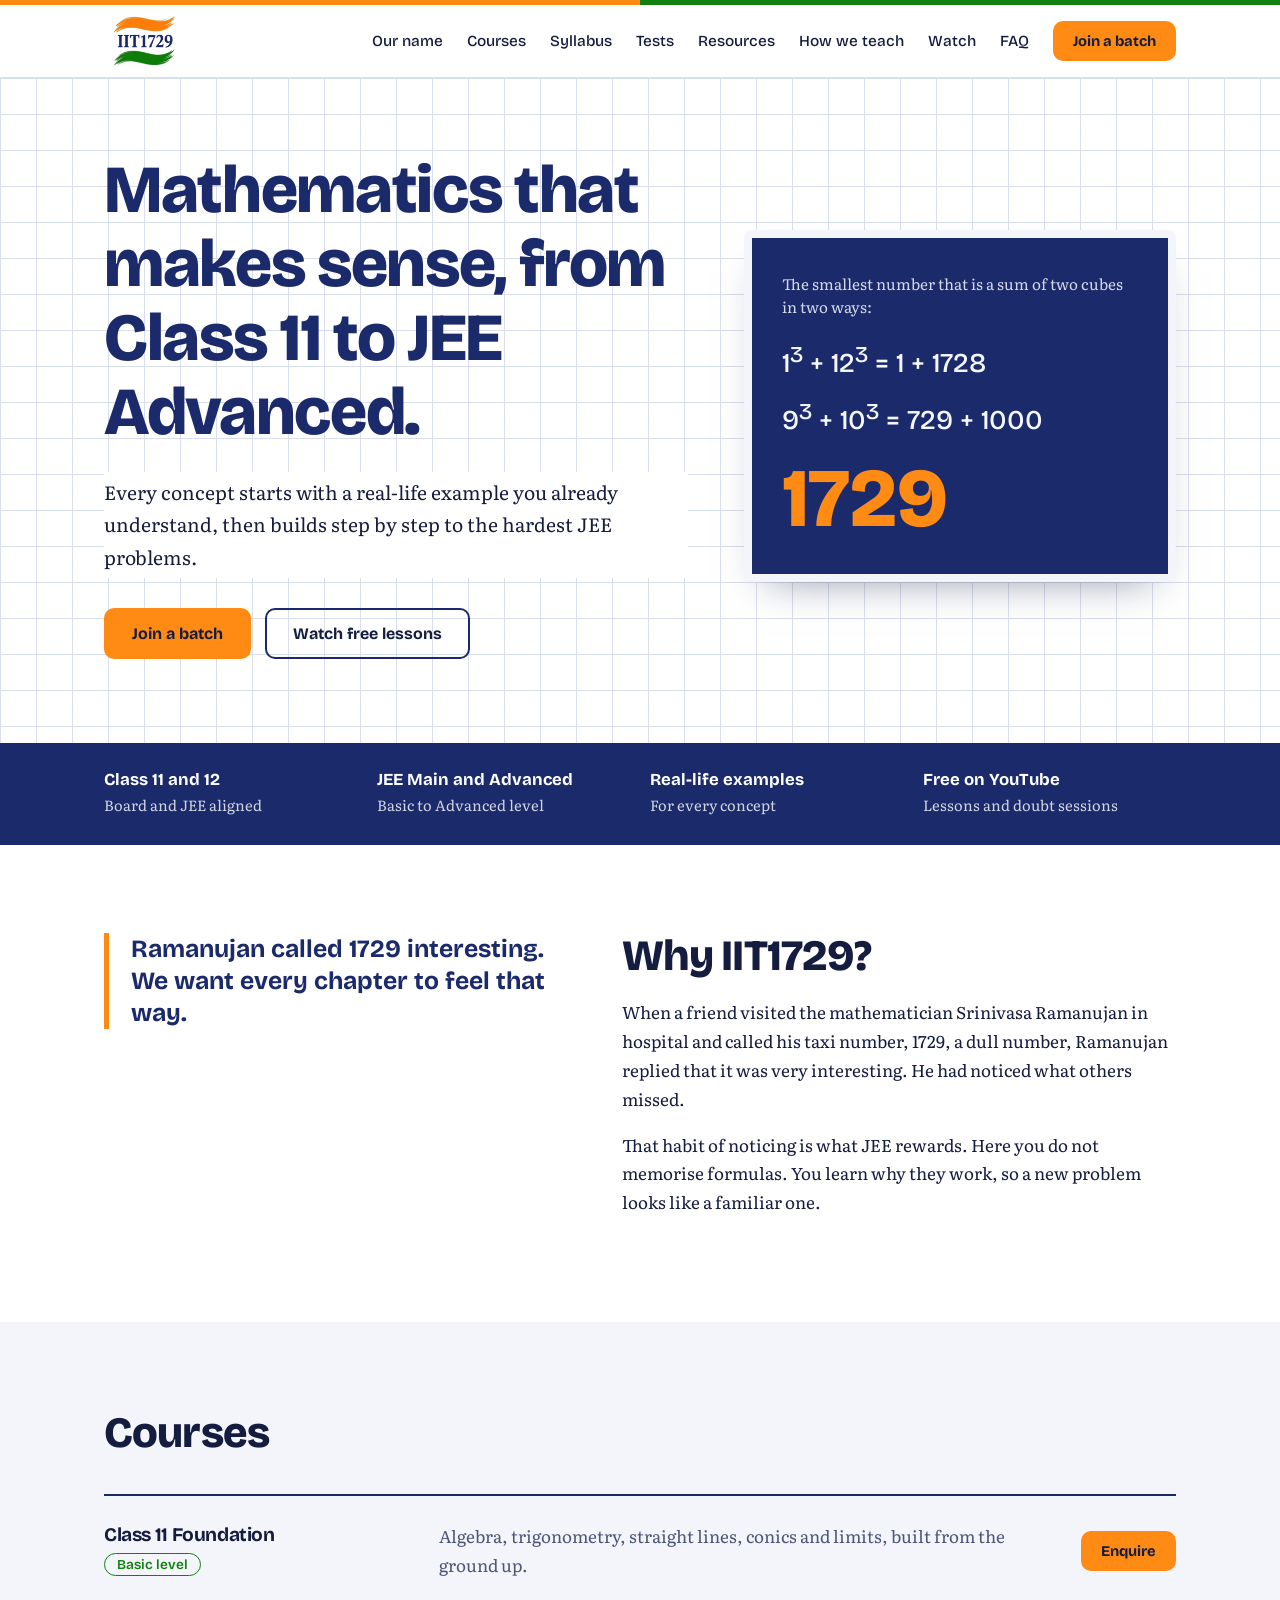
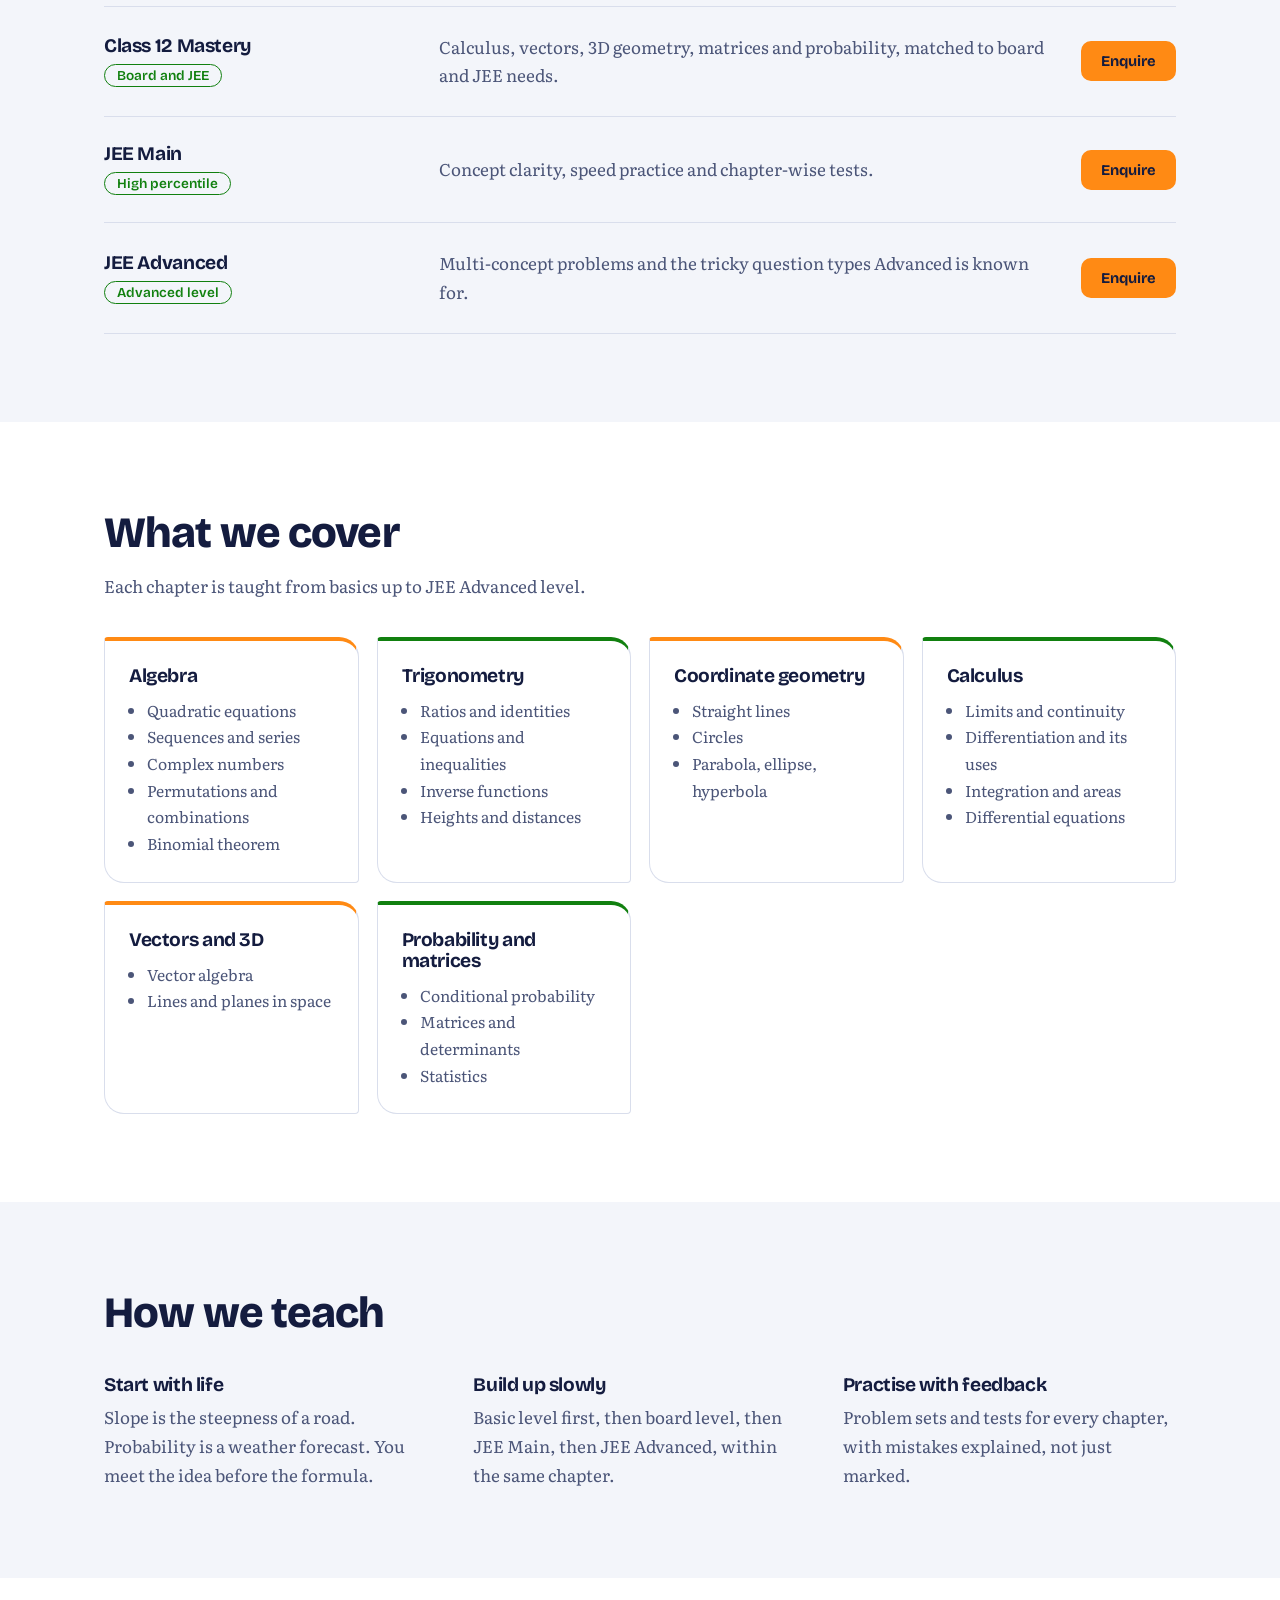
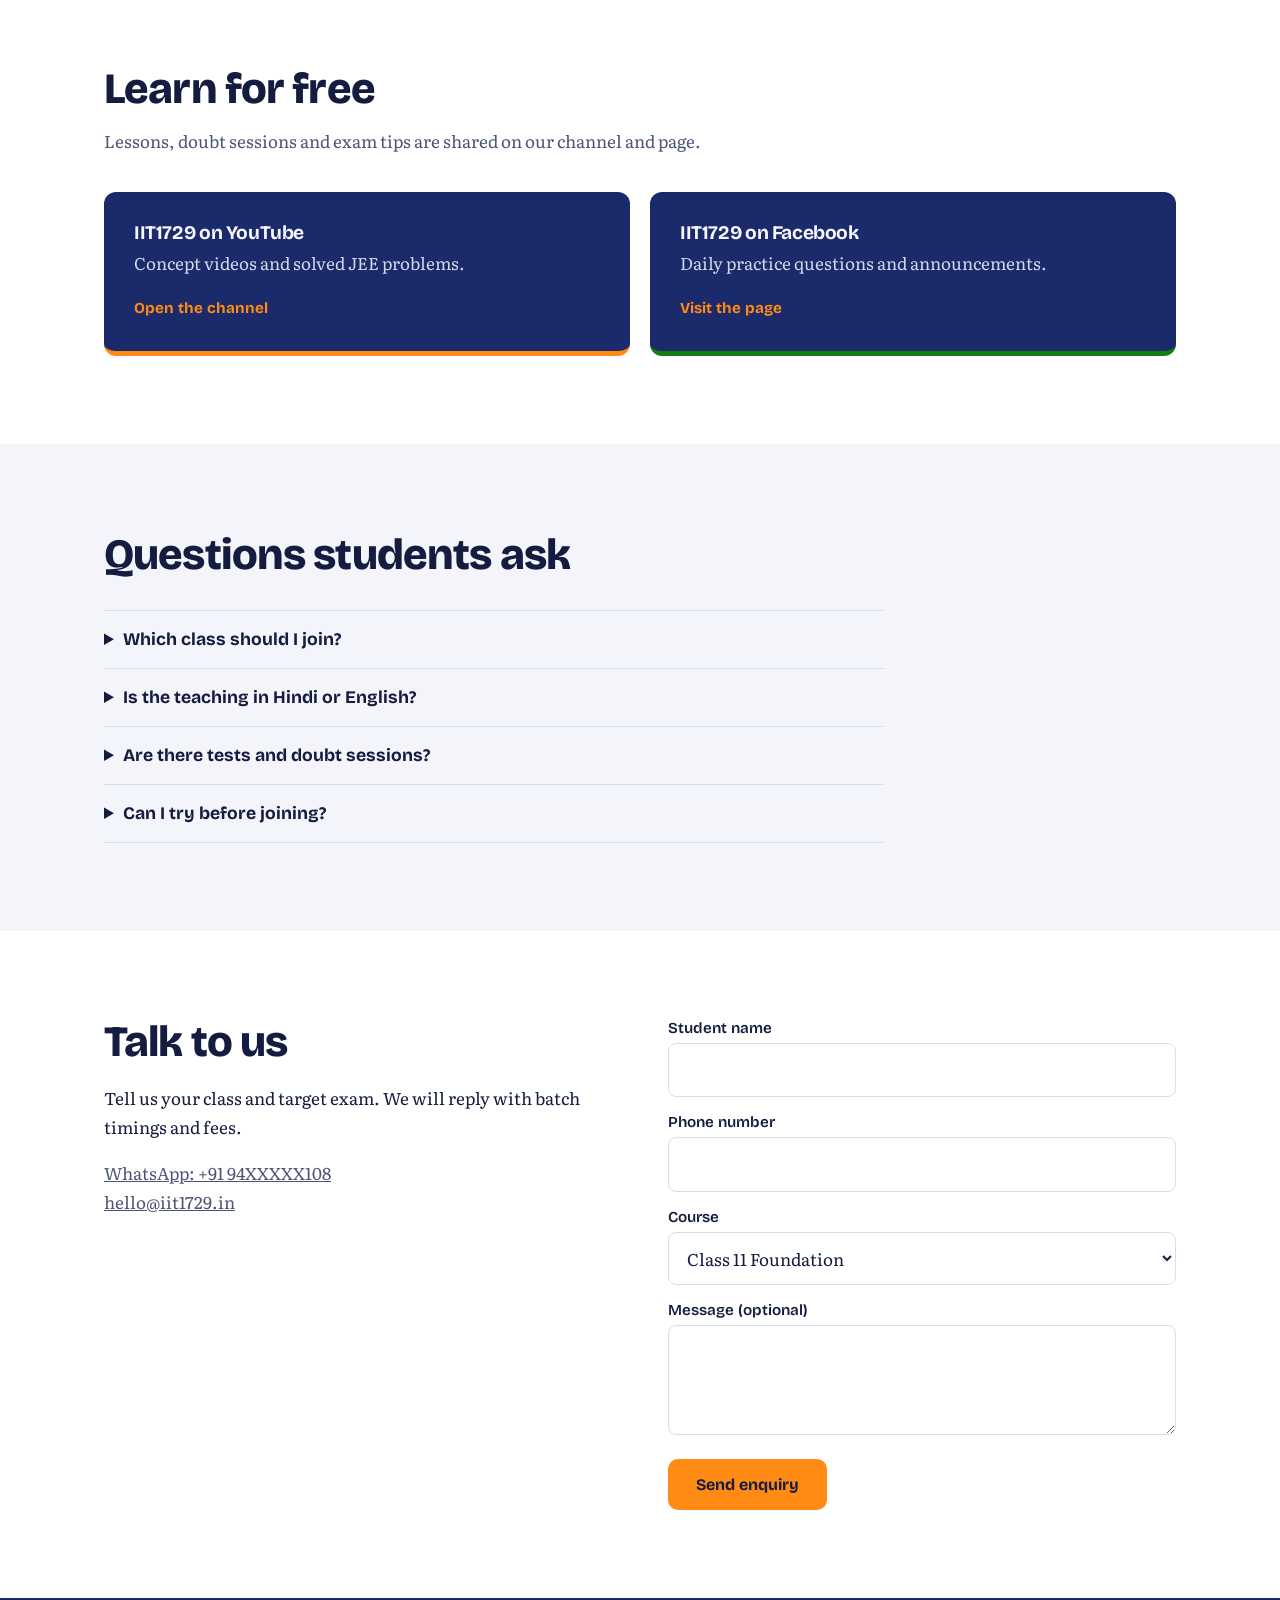
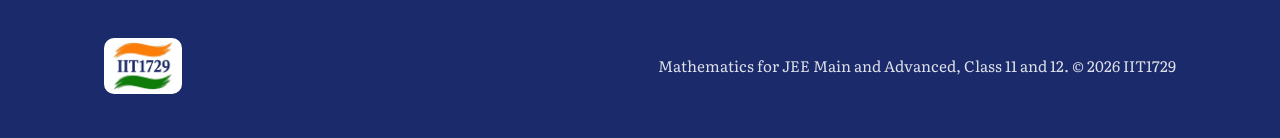
==== commit fb582e5f: "Add 'Resources' link to navigation menu" ====
--- a/index.html
+++ b/index.html
@@ -22,7 +22,7 @@
 <header class="top"><div class="wrap bar">
   <a class="brand" href="#top" aria-label="IIT1729 home"><img src="logo.png" alt="IIT1729"></a>
   <button class="menu-btn" id="menuBtn" aria-expanded="false" aria-controls="nav">Menu</button>
-  <nav id="nav" aria-label="Main"><a href="#story">Our name</a><a href="#courses">Courses</a><a href="#syllabus">Syllabus</a><a href="tests.html">Tests</a><a href="#method">How we teach</a><a href="#watch">Watch</a><a href="#faq">FAQ</a><a class="btn sm" href="#contact">Join a batch</a></nav>
+  <nav id="nav" aria-label="Main"><a href="#story">Our name</a><a href="#courses">Courses</a><a href="#syllabus">Syllabus</a><a href="tests.html">Tests</a><a href="resources.html" aria-current="page">Resources</a><a href="#method">How we teach</a><a href="#watch">Watch</a><a href="#faq">FAQ</a><a class="btn sm" href="#contact">Join a batch</a></nav>
 </div></header>
 
 <main id="top">
--- a/style.css
+++ b/style.css
@@ -108,3 +108,55 @@
   nav{display:none;position:absolute;top:100%;left:0;right:0;flex-direction:column;align-items:flex-start;gap:16px;background:var(--bg);padding:18px 24px 22px;border-bottom:1px solid var(--line)}
   nav.open{display:flex}
 }
+
+/* Tests page */
+[hidden]{display:none!important}
+.btn[disabled]{opacity:.45;cursor:not-allowed}
+.small{font-size:.9rem}
+.tcards{display:grid;grid-template-columns:repeat(auto-fit,minmax(280px,1fr));gap:20px;margin-top:32px}
+.tcard{border:1px solid var(--line);border-top:4px solid var(--saffron);border-radius:4px 20px 4px 20px;padding:24px;background:var(--bg)}
+.tcard:nth-child(even){border-top-color:var(--green)}
+.rhead{display:flex;justify-content:space-between;align-items:center;gap:16px;flex-wrap:wrap;margin-bottom:24px}
+.timer{font:800 1.6rem var(--head);background:var(--navy);color:#fff;padding:6px 18px;border-radius:10px}
+.rgrid{display:grid;grid-template-columns:1fr 260px;gap:32px;align-items:start}
+.qbox{border:1px solid var(--line);border-radius:12px;padding:26px;background:var(--bg)}
+.qtext{font-size:1.15rem;margin:8px 0 18px}
+.opts{display:grid;gap:10px}
+.opt{text-align:left;font:inherit;color:var(--ink);background:var(--bg);border:1.5px solid var(--line);border-radius:10px;padding:12px 16px;cursor:pointer}
+.opt b{display:inline-block;width:1.6em;color:var(--muted)}
+.opt:hover:not(:disabled){border-color:var(--saffron)}
+.opt.sel{border-color:var(--navy);background:var(--alt);box-shadow:inset 4px 0 0 var(--saffron)}
+.opt.right{border-color:var(--green);background:var(--alt);box-shadow:inset 4px 0 0 var(--green)}
+.opt.wrong{border-color:#C62828;box-shadow:inset 4px 0 0 #C62828}
+.sol{margin-top:16px;padding:14px 16px;background:var(--alt);border-left:4px solid var(--saffron);border-radius:6px}
+.nav2{display:flex;flex-wrap:wrap;gap:10px;margin-top:22px}
+.pal{border:1px solid var(--line);border-radius:12px;padding:20px;position:sticky;top:calc(env(safe-area-inset-top,0px) + 90px)}
+.pgrid{display:grid;grid-template-columns:repeat(5,1fr);gap:8px;margin:14px 0}
+.pb{font:600 .9rem var(--head);padding:8px 0;border:1.5px solid var(--line);border-radius:8px;background:var(--bg);color:var(--ink);cursor:pointer}
+.pb.ans{background:var(--green);border-color:var(--green);color:#fff}
+.pb.rev{box-shadow:0 0 0 3px var(--saffron)}
+.pb.cur{outline:2px solid var(--navy);outline-offset:2px}
+.score{font:800 1.4rem var(--head);margin:10px 0}
+.score b{font-size:3.2rem;color:var(--saffron)}
+.review{margin-top:30px;display:grid;gap:18px}
+.ritem{border:1px solid var(--line);border-left:6px solid var(--line);border-radius:10px;padding:20px}
+.ritem.right{border-left-color:var(--green)}.ritem.wrong{border-left-color:#C62828}.ritem.skip{border-left-color:var(--saffron)}
+@media (prefers-color-scheme:dark){:root:not([data-theme="light"]) .pb.ans{color:#0A1024}}
+:root[data-theme="dark"] .pb.ans{color:#0A1024}
+@media (max-width:860px){.rgrid{grid-template-columns:1fr}.pal{position:static}}
+
+/* Smooth page-to-page transition (paste at the very bottom of style.css) */
+@view-transition{navigation:auto}
+.flag{view-transition-name:site-flag}
+header.top{view-transition-name:site-header}
+::view-transition-old(root),::view-transition-new(root){animation-duration:.28s}
+@media (prefers-reduced-motion:reduce){::view-transition-group(*),::view-transition-old(*),::view-transition-new(*){animation:none!important}}
+@supports not (view-transition-name:none){body{animation:pagein .35s ease both}@keyframes pagein{from{opacity:0}to{opacity:1}}}
+
+/* Menu button on tablets: the menu has 10 items and does not fit between 860px and 1100px */
+@media (max-width:1100px){
+  .menu-btn{display:block}
+  nav{display:none;position:absolute;top:100%;left:0;right:0;flex-direction:column;align-items:flex-start;gap:16px;background:var(--bg);padding:18px 24px 22px;border-bottom:1px solid var(--line)}
+  nav.open{display:flex}
+  .bar{position:relative}
+}
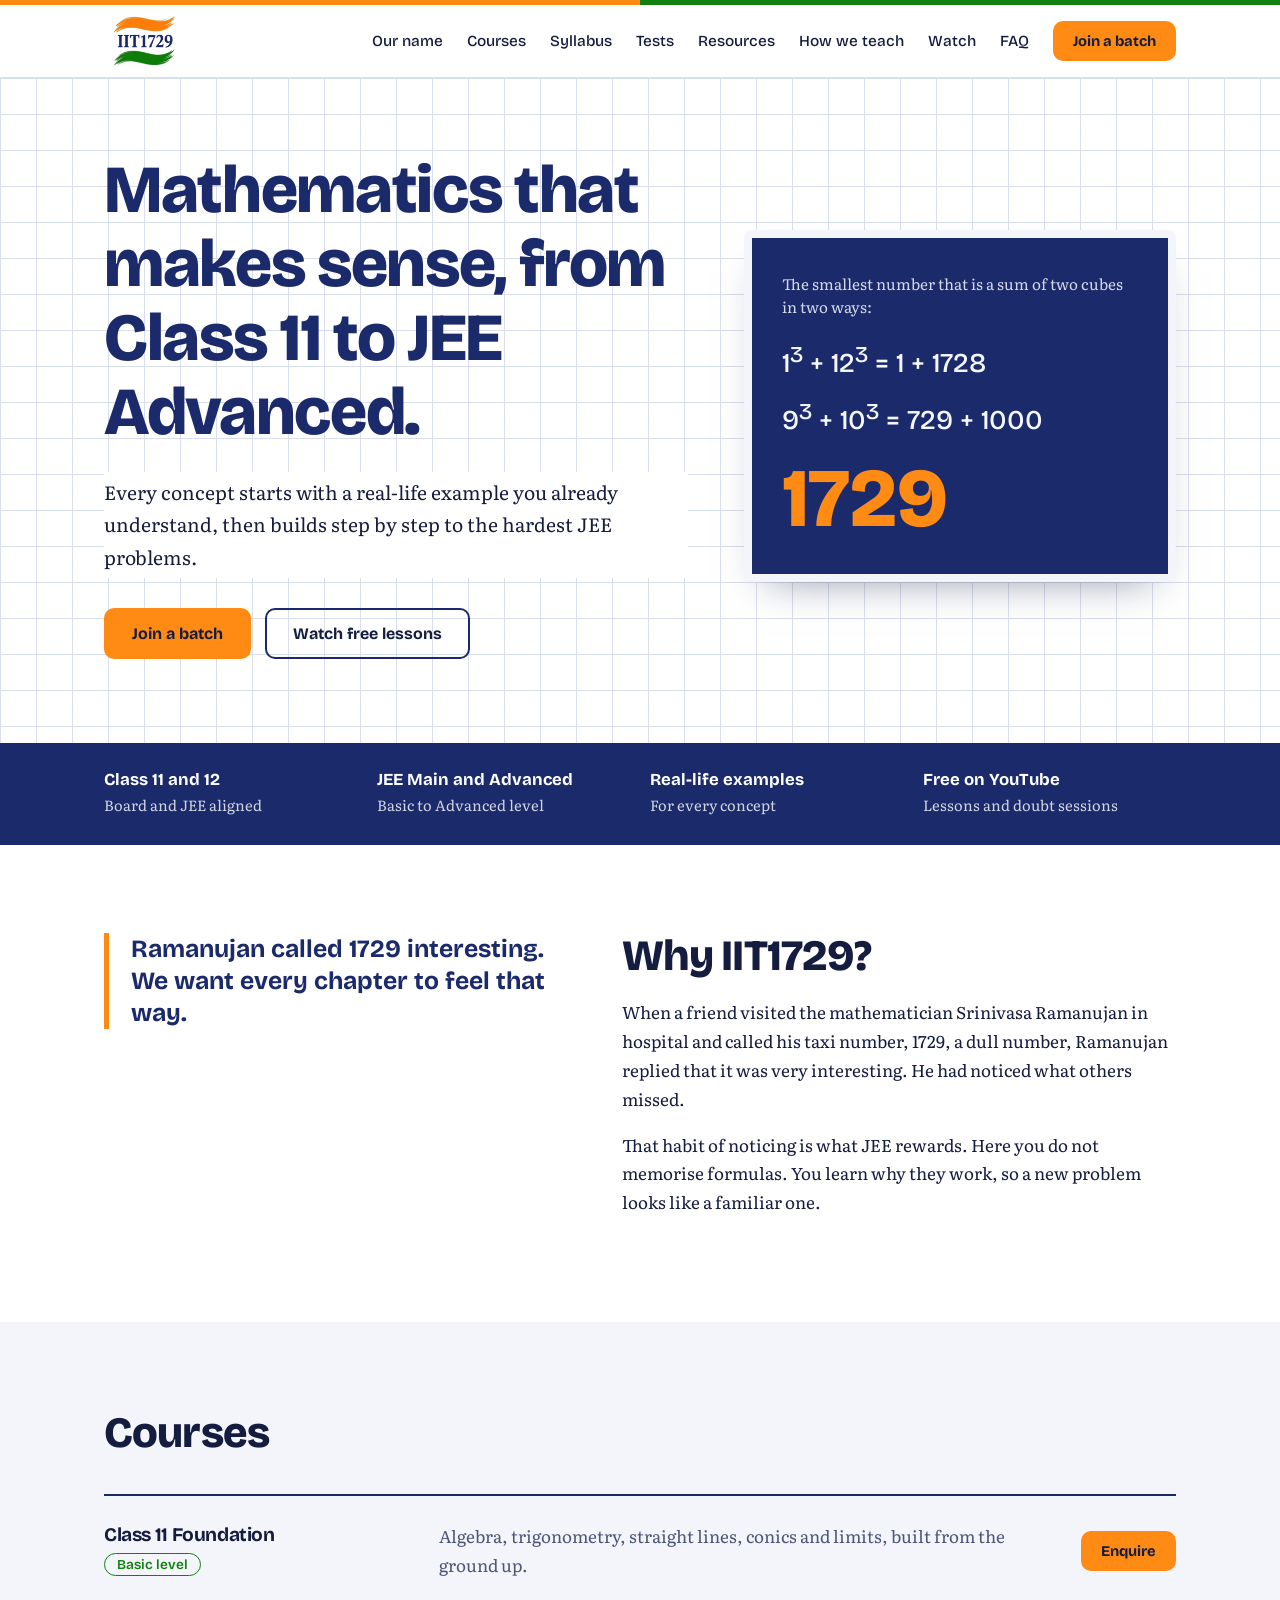
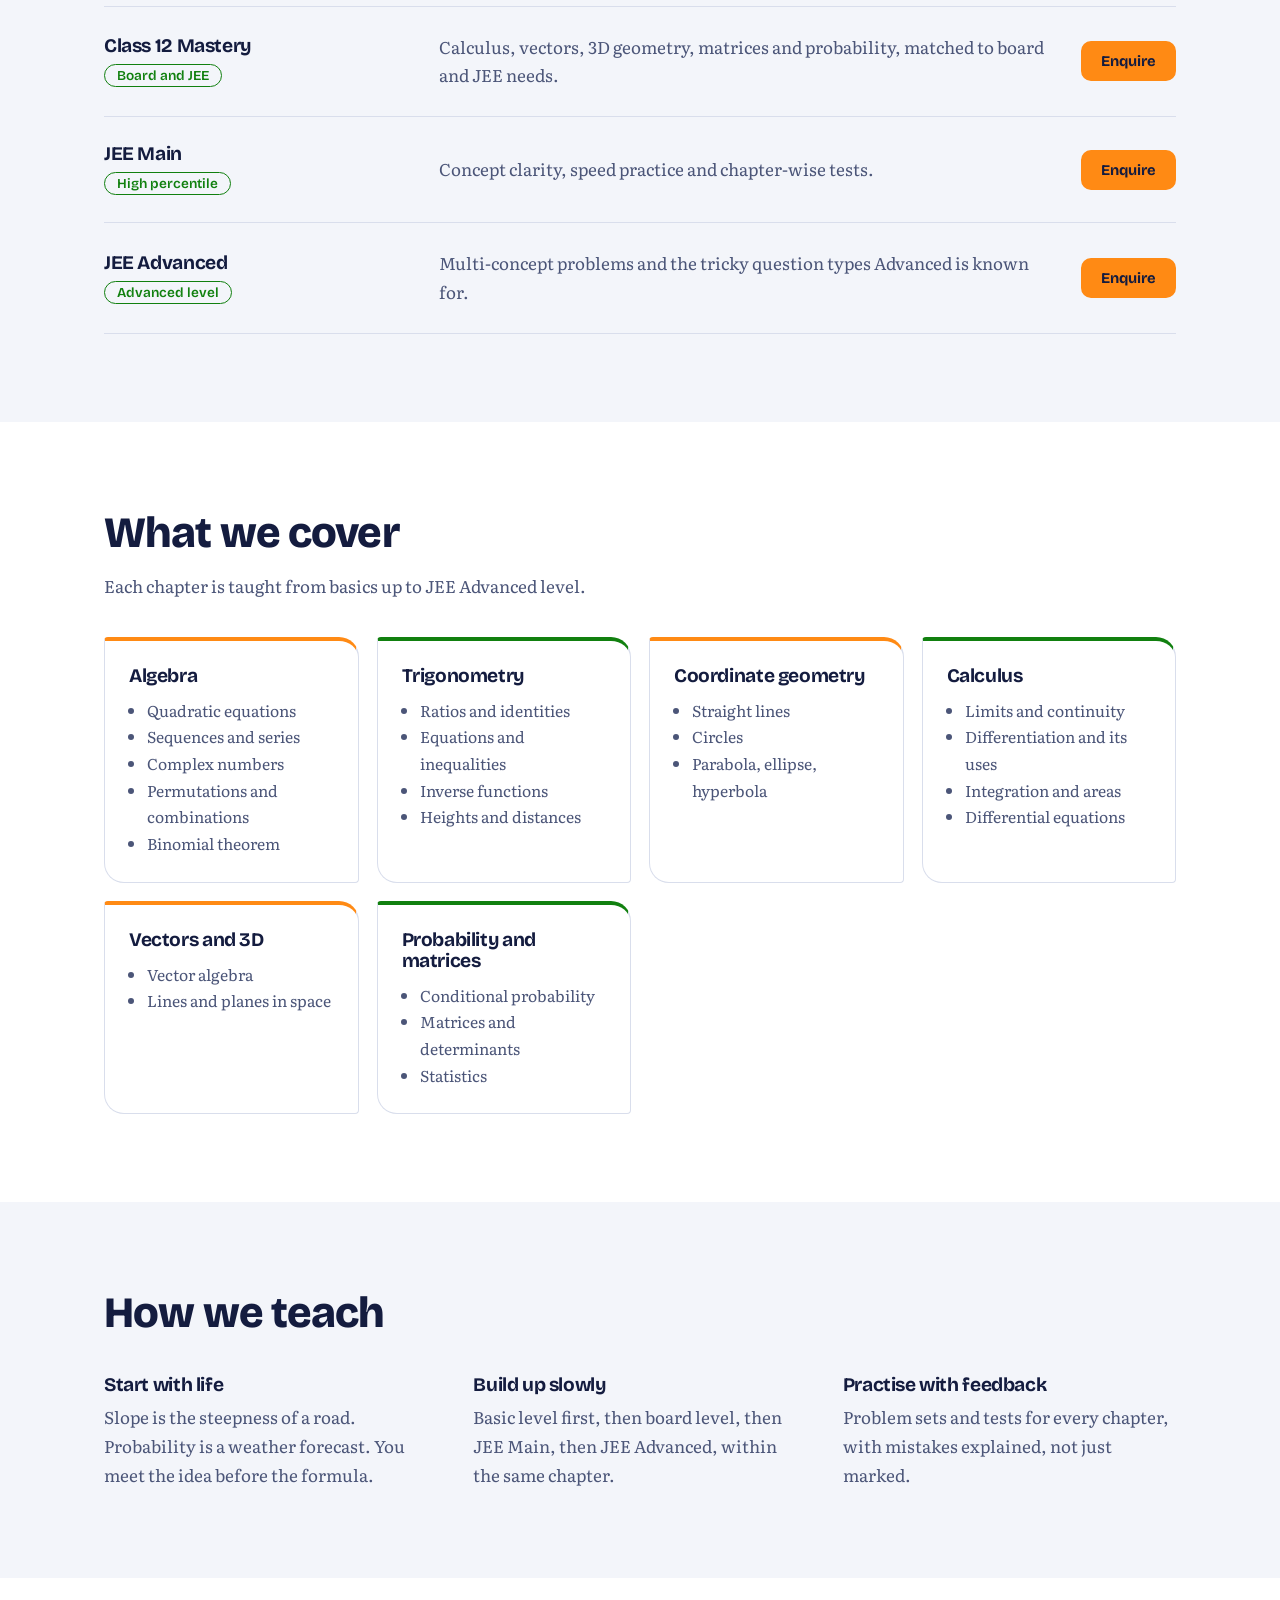
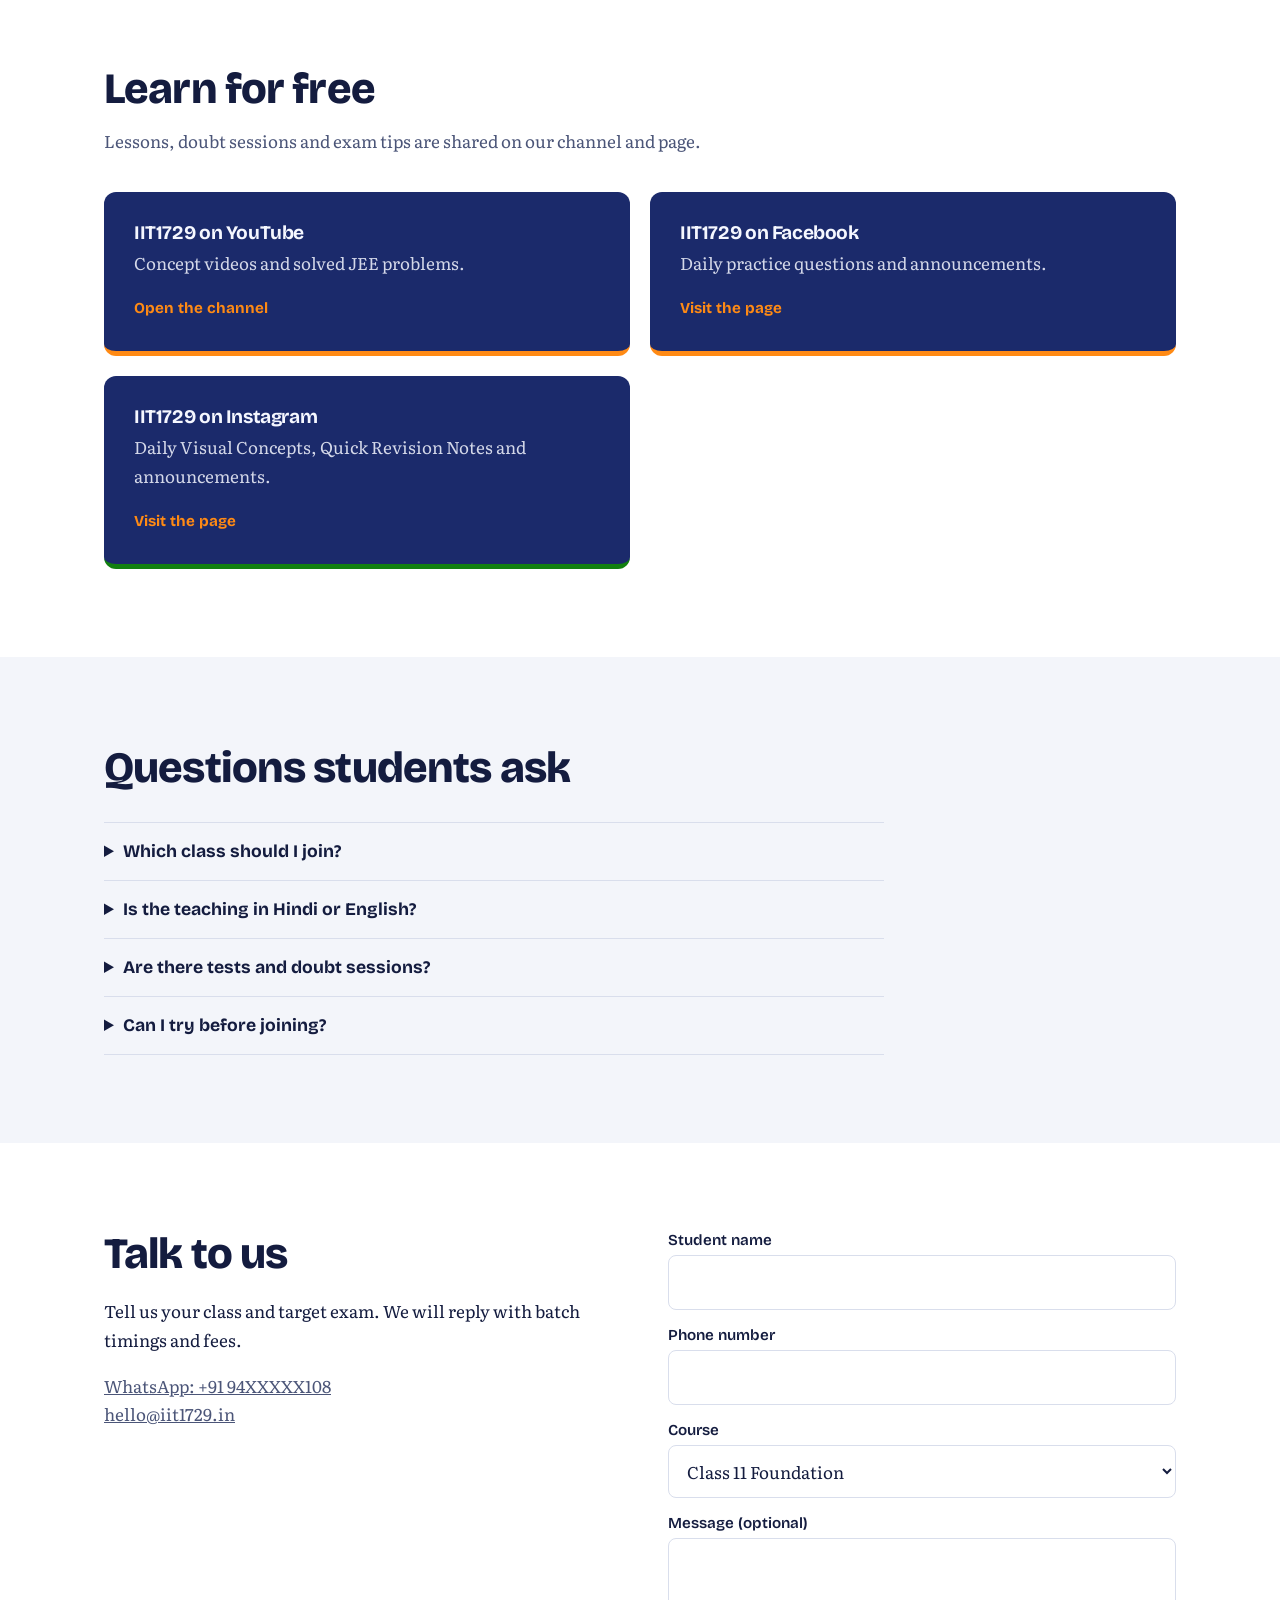
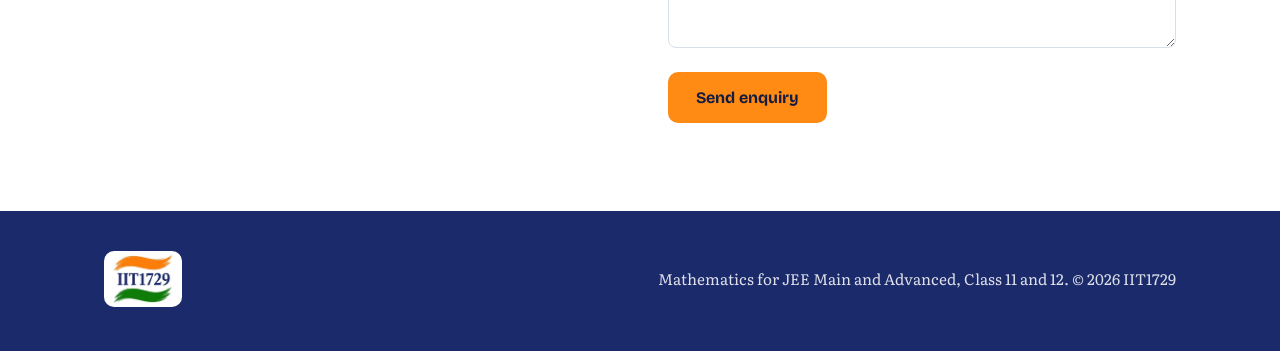
==== commit 310ae595: "Add Instagram link to social section" ====
--- a/index.html
+++ b/index.html
@@ -94,6 +94,7 @@
   <div class="social">
     <a href="https://www.youtube.com/@iit1729" target="_blank" rel="noopener"><h3>IIT1729 on YouTube</h3><p>Concept videos and solved JEE problems.</p><span>Open the channel</span></a>
     <a href="https://www.facebook.com/iit1729" target="_blank" rel="noopener"><h3>IIT1729 on Facebook</h3><p>Daily practice questions and announcements.</p><span>Visit the page</span></a>
+    <a href="https://www.instagram.com/iit.1729" target="_blank" rel="noopener"><h3>IIT1729 on Instagram</h3><p>Daily Visual Concepts, Quick Revision Notes and announcements.</p><span>Visit the page</span></a>
   </div>
 </div></section>
 
